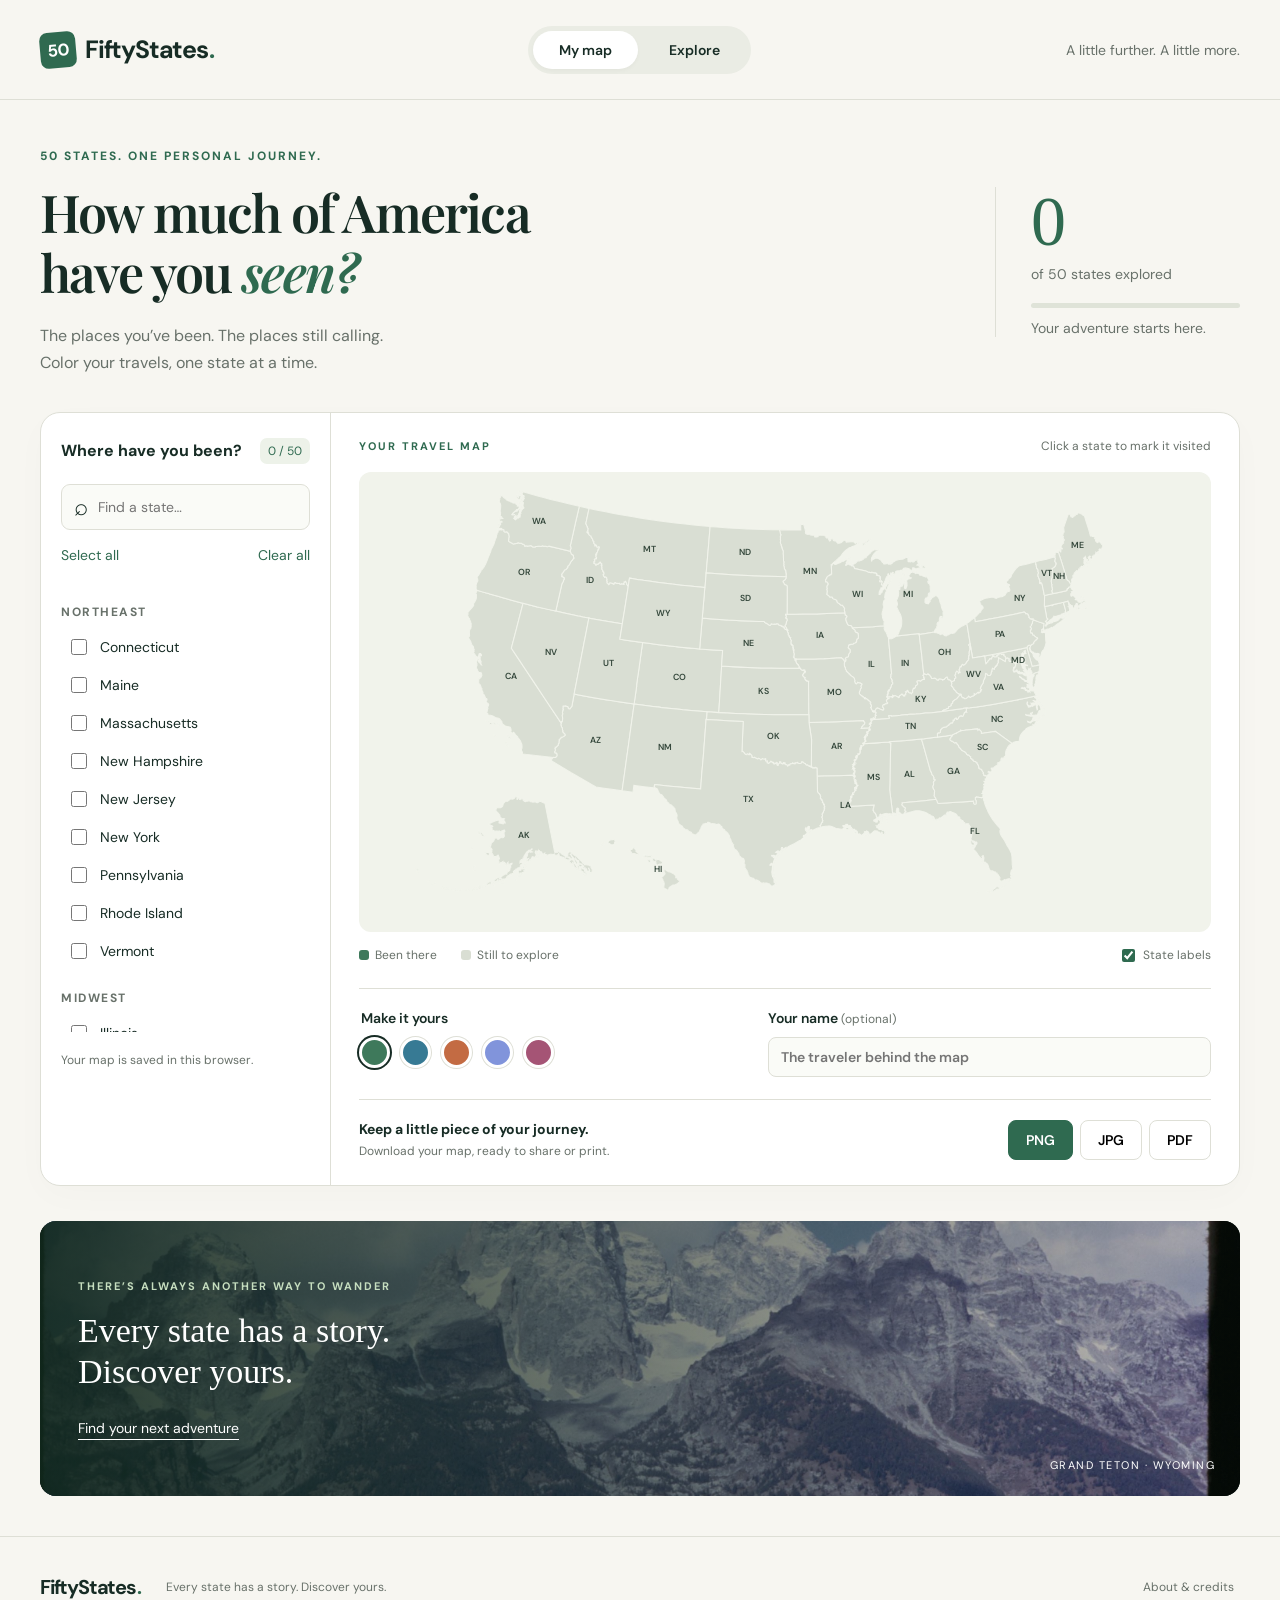
==== index.html @ 6374798e "Build FiftyStates interactive travel map" ====
<!doctype html>
<html lang="en"><head><meta charset="utf-8"><meta name="viewport" content="width=device-width, initial-scale=1"><title>FiftyStates — Your American travel map</title><meta name="description" content="Color the states you’ve visited, make a personal travel map, and find your next American adventure."><link rel="icon" href="favicon.svg" type="image/svg+xml"><link rel="stylesheet" href="styles.css"><script defer src="vendor/d3.min.js"></script><script defer src="vendor/topojson.min.js"></script><script defer src="vendor/jspdf.min.js"></script><script defer src="app.js"></script></head>
<body><a class="skip" href="#main">Skip to content</a><header><a class="brand" href="#map"><span class="brand-icon">50</span>FiftyStates<span class="brand-dot">.</span></a><nav aria-label="Main navigation"><a href="#map" class="active">My map</a><a href="#explore">Explore</a></nav><span class="header-note">A little further. A little more.</span></header>
<main id="main"><section id="map-view"><div class="intro"><div><p class="eyebrow">50 STATES. ONE PERSONAL JOURNEY.</p><h1>How much of America<br>have you <em>seen?</em></h1><p class="lede">The places you’ve been. The places still calling.<br>Color your travels, one state at a time.</p></div><div class="summary"><span id="total">0</span><span>of 50 states explored</span><div class="progress" role="progressbar" aria-label="States visited" aria-valuemin="0" aria-valuemax="50" aria-valuenow="0"><div id="progress-fill"></div></div><span id="percentage">Your adventure starts here.</span></div></div>
<div class="workspace"><aside class="picker"><div class="panel-heading"><h2>Where have you been?</h2><span id="count">0 / 50</span></div><label class="search"><span aria-hidden="true">⌕</span><input id="search" type="search" placeholder="Find a state…" aria-label="Find a state"></label><div class="picker-actions"><button id="select-all">Select all</button><button id="clear">Clear all</button></div><div id="state-list"><p>Loading states…</p></div><p class="local-note">Your map is saved in this browser.</p></aside>
<div class="map-panel"><div class="map-top"><span class="eyebrow">YOUR TRAVEL MAP</span><span id="hover-state">Click a state to mark it visited</span></div><div id="map-wrap"><svg id="map-svg" viewBox="0 0 975 650" role="group" aria-label="Interactive map of the 50 United States"><g id="state-paths"></g><g id="state-labels" aria-hidden="true"></g></svg></div><div class="legend"><span><i class="visited-key"></i>Been there</span><span><i class="unvisited-key"></i>Still to explore</span><label><input id="show-labels" type="checkbox" checked> State labels</label></div><div class="customize"><fieldset><legend>Make it yours</legend><div id="themes" class="themes"></div></fieldset><label class="name-label">Your name <span>(optional)</span><input id="traveler" maxlength="60" placeholder="The traveler behind the map"></label></div><div class="download"><div><h3>Keep a little piece of your journey.</h3><p>Download your map, ready to share or print.</p></div><div class="download-buttons"><button data-format="png" class="primary">PNG</button><button data-format="jpg">JPG</button><button data-format="pdf">PDF</button></div></div></div></div>
<div class="photo-band"><img src="assets/tetons.jpg" alt="Teton mountain peaks and the Snake River in Wyoming"><div><p class="eyebrow">THERE’S ALWAYS ANOTHER WAY TO WANDER</p><h2>Every state has a story.<br>Discover yours.</h2><a href="#explore">Find your next adventure</a></div><span class="photo-location">GRAND TETON · WYOMING</span></div></section>
<section id="explore-view" hidden><p class="eyebrow">TAKE THE ROAD LESS FAMILIAR</p><h1>Your next <em>somewhere.</em></h1><p class="lede">Choose a state and discover its national parks, historic sites, and protected places.</p><div class="explore-layout"><div class="explore-controls"><label for="explore-state">Where do you want to go?</label><select id="explore-state"></select><div id="explore-info"></div></div><div class="explore-feature"><img src="assets/tetons.jpg" alt="Grand Teton National Park, Wyoming"><div><p class="eyebrow">ROOM TO ROAM</p><h2>Start with the parks.<br>See where they take you.</h2><p>Explore official National Park Service guides for places to visit, things to do, and planning details.</p><a id="parks-link" class="primary button-link" target="_blank" rel="noopener">Explore parks in this state</a></div></div></div></section>
</main><footer><a class="brand" href="#map">FiftyStates<span class="brand-dot">.</span></a><p>Every state has a story. Discover yours.</p><button id="about">About & credits</button></footer><div id="status" role="status" aria-live="polite"></div><dialog id="credits"><button id="close-credits" aria-label="Close credits">×</button><h2>A map for your memories.</h2><p>FiftyStates helps you keep track of the states you’ve visited. Your selections, name, and theme stay in this browser; there are no accounts or analytics.</p><p>Inspired by <a href="https://unseenbangladesh.com/" target="_blank" rel="noopener">Unseen Bangladesh</a>. Independently built, with original code and branding.</p><p>Map boundaries: <a href="https://github.com/topojson/us-atlas" target="_blank" rel="noopener">US Atlas</a>, derived from U.S. Census Bureau data. Alaska and Hawaii are shown as insets. Washington, D.C. and territories are outside the 50-state count.</p><p>Photography: National Park Service staff, public domain, via <a href="https://commons.wikimedia.org/wiki/File:Views_at_Grand_Teton_National_Park,_Wyoming_(f07dce63-49b2-4c89-b600-0f9f28b92570).jpg" target="_blank" rel="noopener">Wikimedia Commons</a>.</p><p>Libraries: D3 (ISC), TopoJSON Client (ISC), and jsPDF (MIT). Destination links lead to the National Park Service; FiftyStates is not affiliated with it.</p></dialog></body></html>
---- styles.css ----
@import url('https://fonts.googleapis.com/css2?family=DM+Sans:wght@400;500;600;700&family=Playfair+Display:ital,wght@0,600;0,700;1,600&display=swap');
:root{--paper:#f7f6f1;--ink:#172c25;--green:#2f6a50;--line:#dedfd6;--muted:#68716a;--map-bg:#f1f3eb;--selected:#3e795b;--unvisited:#d9ded3;--label:#35483c;--selected-label:#fff}*{box-sizing:border-box}body{margin:0;background:var(--paper);color:var(--ink);font-family:'DM Sans',sans-serif;font-size:16px}button,input,select{font:inherit}button,a,input,select{touch-action:manipulation}button,a{ -webkit-tap-highlight-color:transparent}a{color:inherit}button{cursor:pointer}button:disabled{cursor:wait;opacity:.6}:focus-visible{outline:3px solid #c4762c;outline-offset:4px}.skip{position:absolute;top:-100px}.skip:focus{top:10px;background:white;padding:12px;z-index:99}header,main,footer{max-width:1360px;margin:auto}header{height:100px;display:flex;align-items:center;justify-content:space-between;padding:0 40px;border-bottom:1px solid var(--line)}.brand{display:flex;gap:9px;align-items:center;text-decoration:none;font-size:25px;font-weight:700;letter-spacing:-1.2px}.brand-icon{display:grid;place-items:center;background:var(--green);color:white;border-radius:8px;width:36px;height:36px;font-size:17px;letter-spacing:-1px;transform:rotate(-5deg)}.brand-dot{color:var(--green);margin-left:-8px}nav{display:flex;padding:5px;background:#eaece4;border-radius:30px;gap:5px}nav a{padding:10px 26px;text-decoration:none;font-size:14px;font-weight:600;border-radius:24px}nav a.active{background:white;box-shadow:0 2px 4px #00000008}.header-note{font-size:14px;color:var(--muted)}main{padding:40px}.intro{display:flex;align-items:center;justify-content:space-between;padding:8px 0 36px}.eyebrow{font-size:12px;letter-spacing:2px;font-weight:700;color:var(--green);margin:0 0 18px}h1{font-family:'Playfair Display',Georgia,serif;font-size:52px;line-height:1.15;letter-spacing:-1.8px;margin:0 0 20px;font-weight:600}h1 em{color:var(--green)}.lede{color:var(--muted);line-height:1.7;margin:0}.summary{width:245px;text-align:left;border-left:1px solid var(--line);padding-left:35px;display:flex;flex-direction:column;gap:8px;font-size:14px;color:var(--muted)}.summary>span:first-child{font-family:Georgia,serif;font-size:70px;line-height:1;color:var(--green)}.progress{height:5px;background:#dfe3d8;margin:12px 0 3px;border-radius:10px;overflow:hidden}.progress>div{height:100%;background:var(--green);transition:width .25s}.workspace{display:grid;grid-template-columns:290px minmax(0,1fr);border:1px solid var(--line);border-radius:20px;overflow:hidden;background:white;box-shadow:0 10px 35px #172c2505}.picker{padding:25px 20px;border-right:1px solid var(--line);display:flex;flex-direction:column}.panel-heading{display:flex;align-items:center;justify-content:space-between;gap:10px}.panel-heading h2{font-size:16px;margin:0}.panel-heading>span{font-size:12px;padding:5px 8px;background:#edf2e9;border-radius:7px;color:var(--green);white-space:nowrap}.search{display:flex;align-items:center;gap:8px;border:1px solid var(--line);padding:10px 12px;border-radius:9px;margin:20px 0 10px;background:#fafbf7}.search>span{font-size:24px;line-height:1}.search input{width:100%;border:0;background:transparent;font-size:14px;outline:0}.picker-actions{display:flex;justify-content:space-between;margin-bottom:14px}.picker-actions button{background:none;border:0;padding:6px 0;font-size:14px;color:var(--green)}#state-list{height:448px;overflow:auto;scrollbar-width:thin;padding-right:5px}.state-group h3{font-size:12px;text-transform:uppercase;letter-spacing:1.5px;color:var(--muted);margin:20px 0 8px}.state-option{display:flex;align-items:center;gap:10px;min-height:38px;font-size:14px;border-radius:6px;padding:4px 6px;cursor:pointer}.state-option:hover{background:#f4f5ee}.state-option input{accent-color:var(--green);width:16px;height:16px}.local-note{font-size:12px;color:var(--muted);margin:20px 0 0}.map-panel{padding:25px 28px}.map-top{display:flex;justify-content:space-between;align-items:center;gap:12px}.map-top .eyebrow{margin:0;font-size:11px}#hover-state{font-size:12px;color:var(--muted)}#map-wrap{background:var(--map-bg);border-radius:12px;margin-top:18px;padding:10px}#map-svg{display:block;width:100%;max-height:440px}.state-path{fill:var(--unvisited);stroke:var(--map-bg);stroke-width:1.5;cursor:pointer;transition:fill .18s}.state-path.visited{fill:var(--selected)}.state-path:hover{stroke:#c68c4f;stroke-width:3;filter:brightness(.94)}.state-path:focus{outline:none;stroke:#c4762c;stroke-width:4}.state-label{fill:var(--label);font-family:'DM Sans',sans-serif;font-size:13px;pointer-events:none;font-weight:600}.state-label.visited{fill:var(--selected-label)}.legend{display:flex;gap:24px;align-items:center;margin:14px 0 23px;font-size:12px;color:var(--muted)}.legend span{display:flex;gap:6px;align-items:center}.legend i{width:10px;height:10px;border-radius:3px}.visited-key{background:var(--selected)}.unvisited-key{background:var(--unvisited)}.legend label{margin-left:auto;display:flex;align-items:center;gap:5px}.legend input{accent-color:var(--green)}.customize{display:flex;gap:30px;border-top:1px solid var(--line);padding-top:20px;align-items:start}fieldset{border:0;padding:0;margin:0;flex:1}legend,.name-label{font-size:14px;font-weight:600;margin-bottom:10px}.themes{display:flex;gap:10px}.theme{width:31px;height:31px;border:3px solid white;border-radius:50%;box-shadow:0 0 0 1px var(--line)}.theme[aria-checked=true]{box-shadow:0 0 0 2px var(--ink)}.name-label{width:52%;display:block}.name-label span{font-weight:400;color:var(--muted);font-size:12px}.name-label input{display:block;width:100%;margin-top:10px;padding:10px 12px;border:1px solid var(--line);border-radius:8px;background:#fafbf7;font-size:14px}.download{display:flex;justify-content:space-between;align-items:center;gap:16px;border-top:1px solid var(--line);padding-top:20px;margin-top:12px}.download h3{font-size:14px;margin:0 0 5px}.download p{font-size:12px;color:var(--muted);margin:0}.download-buttons{display:flex;gap:7px}button[data-format],.button-link{border:1px solid var(--line);background:white;border-radius:8px;padding:10px 17px;font-size:14px;font-weight:600}button.primary,.primary{background:var(--green);color:white;border-color:var(--green)}.photo-band{position:relative;min-height:275px;border-radius:16px;overflow:hidden;margin-top:35px;background:#203c31;color:white;display:flex;align-items:center;padding:38px}.photo-band img{position:absolute;inset:0;width:100%;height:100%;object-fit:cover;object-position:center 40%}.photo-band:after{content:'';position:absolute;inset:0;background:linear-gradient(90deg,#11291de8,#11291d35)}.photo-band>div,.photo-location{position:relative;z-index:1}.photo-band .eyebrow{color:#c6debf;font-size:11px}.photo-band h2{font-family:Georgia,serif;font-size:34px;font-weight:400;line-height:1.2;margin:0 0 24px}.photo-band a{font-size:14px;text-underline-offset:6px}.photo-location{position:absolute;bottom:24px;right:25px;font-size:11px;letter-spacing:1.5px}.explore-layout{display:grid;grid-template-columns:300px 1fr;gap:30px;margin-top:35px}.explore-controls{padding:25px;background:white;border:1px solid var(--line);border-radius:15px}.explore-controls>label{display:block;margin-bottom:12px;font-weight:600}.explore-controls select{width:100%;padding:12px;border:1px solid var(--line);border-radius:8px;background:var(--paper)}#explore-info{padding-top:25px;line-height:1.7;color:var(--muted)}#explore-info h2{color:var(--ink);font-family:Georgia,serif;font-size:32px}#explore-info button{background:none;border:1px solid var(--line);border-radius:8px;padding:10px;color:var(--green)}.explore-feature{background:white;border:1px solid var(--line);border-radius:15px;overflow:hidden}.explore-feature img{width:100%;height:250px;object-fit:cover}.explore-feature>div{padding:28px}.explore-feature h2{font-family:Georgia,serif;font-size:32px;font-weight:400;margin:0 0 15px}.explore-feature p:not(.eyebrow){color:var(--muted);line-height:1.7}.button-link{display:inline-block;text-decoration:none;margin:10px 0}footer{display:flex;align-items:center;gap:25px;padding:30px 40px;border-top:1px solid var(--line)}footer .brand{font-size:20px}footer p{font-size:12px;color:var(--muted)}footer button{margin-left:auto;border:0;background:none;font-size:12px;color:var(--muted)}#status{position:fixed;bottom:24px;left:50%;transform:translateX(-50%);background:var(--ink);color:white;padding:12px 20px;border-radius:10px;font-size:14px;z-index:10;max-width:90%;pointer-events:none}#status:empty{display:none}dialog{max-width:540px;width:90%;border:1px solid var(--line);border-radius:16px;padding:35px;color:var(--ink)}dialog::backdrop{background:#172c2570}dialog p{font-size:14px;line-height:1.7;color:var(--muted)}#close-credits{float:right;border:0;background:none;font-size:25px}
@media(min-width:1400px){main{padding-top:50px}}@media(max-width:1000px){header{padding:0 25px}.header-note{display:none}main{padding:30px 25px}.workspace{grid-template-columns:245px 1fr}.map-panel{padding:22px 18px}.download{flex-wrap:wrap}.summary{width:200px}h1{font-size:44px}.customize{gap:18px}.legend{gap:14px}}@media(max-width:700px){header{height:80px;padding:0 18px}.brand{font-size:22px}nav a{padding:9px 14px}main{padding:28px 16px}h1{font-size:38px}.intro{align-items:start;gap:20px;flex-wrap:wrap;padding-bottom:25px}.intro .eyebrow{font-size:10px}.lede{font-size:14px}.summary{width:100%;padding:0;border:0;display:grid;grid-template-columns:60px 1fr;gap:3px 12px;align-items:center}.summary>span:first-child{font-size:45px;grid-row:1 / 4}.summary .progress{margin:3px 0}.summary #percentage{font-size:12px}.workspace{display:flex;flex-direction:column}.map-panel{order:0;padding:20px 14px}.picker{order:1;border-right:0;border-top:1px solid var(--line);padding:22px 18px}#state-list{height:300px}.map-top .eyebrow{font-size:10px;letter-spacing:1px}#hover-state{font-size:11px}#map-wrap{padding:5px}.legend{gap:12px;font-size:11px}.legend label{gap:3px}.customize{flex-wrap:wrap;gap:20px}.name-label{width:100%;margin:0}.download{gap:18px;margin-top:20px}.download-buttons{width:100%}.download-buttons button{flex:1}.photo-band{padding:26px;min-height:290px}.photo-band h2{font-size:30px}.photo-band .eyebrow{font-size:10px;max-width:230px;line-height:1.6}.photo-location{font-size:9px}.explore-layout{grid-template-columns:1fr}.explore-feature img{height:200px}footer{padding:25px 18px;flex-wrap:wrap;gap:10px}footer p{width:100%;order:3;margin:0}footer button{font-size:12px}}
@media print{header,footer,.picker,.customize,.download,.photo-band,.intro,.map-top,.legend,#status{display:none}main{padding:0}.workspace{display:block;border:0}.map-panel{padding:0}}
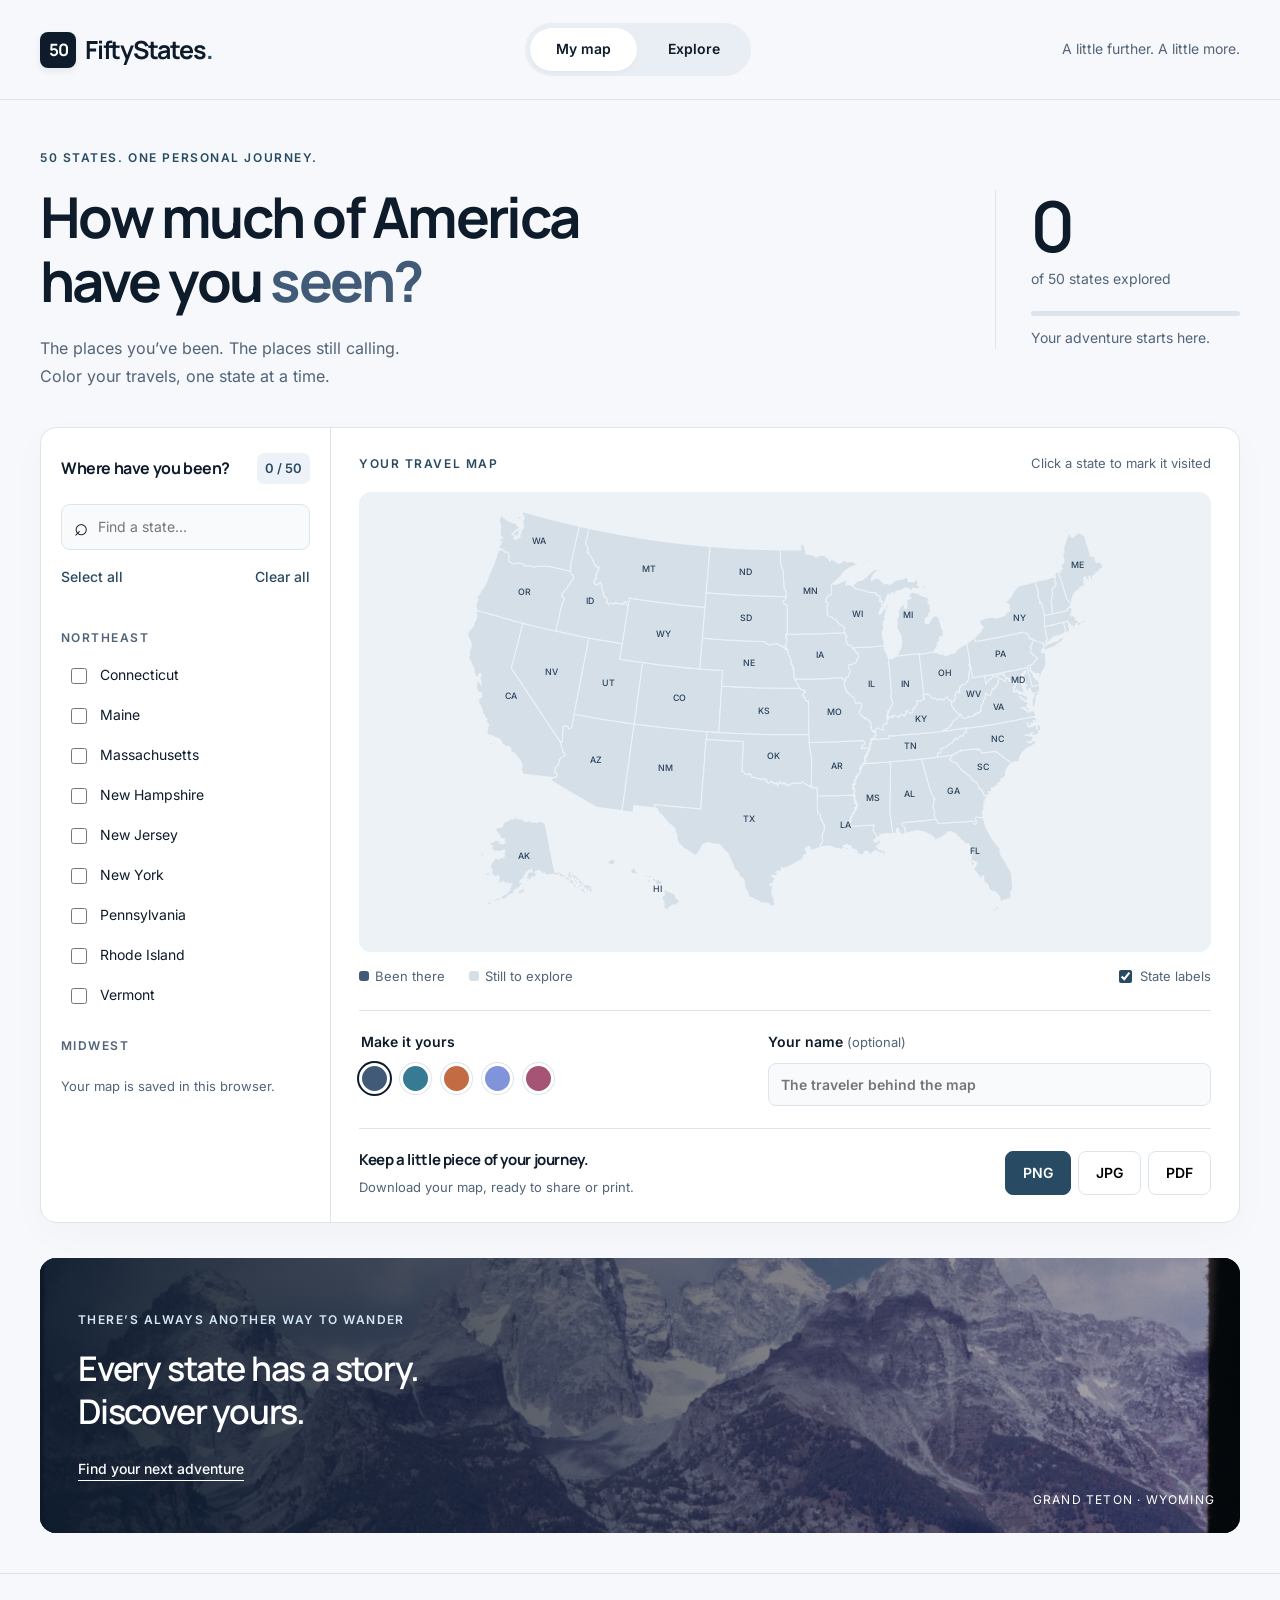
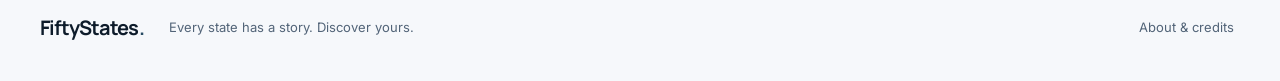
==== commit 9b8b7018: "Refine professional palette and self-host Inter and Manrope typography" ====
--- a/index.html
+++ b/index.html
@@ -6,4 +6,4 @@
 <div class="map-panel"><div class="map-top"><span class="eyebrow">YOUR TRAVEL MAP</span><span id="hover-state">Click a state to mark it visited</span></div><div id="map-wrap"><svg id="map-svg" viewBox="0 0 975 650" role="group" aria-label="Interactive map of the 50 United States"><g id="state-paths"></g><g id="state-labels" aria-hidden="true"></g></svg></div><div class="legend"><span><i class="visited-key"></i>Been there</span><span><i class="unvisited-key"></i>Still to explore</span><label><input id="show-labels" type="checkbox" checked> State labels</label></div><div class="customize"><fieldset><legend>Make it yours</legend><div id="themes" class="themes"></div></fieldset><label class="name-label">Your name <span>(optional)</span><input id="traveler" maxlength="60" placeholder="The traveler behind the map"></label></div><div class="download"><div><h3>Keep a little piece of your journey.</h3><p>Download your map, ready to share or print.</p></div><div class="download-buttons"><button data-format="png" class="primary">PNG</button><button data-format="jpg">JPG</button><button data-format="pdf">PDF</button></div></div></div></div>
 <div class="photo-band"><img src="assets/tetons.jpg" alt="Teton mountain peaks and the Snake River in Wyoming"><div><p class="eyebrow">THERE’S ALWAYS ANOTHER WAY TO WANDER</p><h2>Every state has a story.<br>Discover yours.</h2><a href="#explore">Find your next adventure</a></div><span class="photo-location">GRAND TETON · WYOMING</span></div></section>
 <section id="explore-view" hidden><p class="eyebrow">TAKE THE ROAD LESS FAMILIAR</p><h1>Your next <em>somewhere.</em></h1><p class="lede">Choose a state and discover its national parks, historic sites, and protected places.</p><div class="explore-layout"><div class="explore-controls"><label for="explore-state">Where do you want to go?</label><select id="explore-state"></select><div id="explore-info"></div></div><div class="explore-feature"><img src="assets/tetons.jpg" alt="Grand Teton National Park, Wyoming"><div><p class="eyebrow">ROOM TO ROAM</p><h2>Start with the parks.<br>See where they take you.</h2><p>Explore official National Park Service guides for places to visit, things to do, and planning details.</p><a id="parks-link" class="primary button-link" target="_blank" rel="noopener">Explore parks in this state</a></div></div></div></section>
-</main><footer><a class="brand" href="#map">FiftyStates<span class="brand-dot">.</span></a><p>Every state has a story. Discover yours.</p><button id="about">About & credits</button></footer><div id="status" role="status" aria-live="polite"></div><dialog id="credits"><button id="close-credits" aria-label="Close credits">×</button><h2>A map for your memories.</h2><p>FiftyStates helps you keep track of the states you’ve visited. Your selections, name, and theme stay in this browser; there are no accounts or analytics.</p><p>Inspired by <a href="https://unseenbangladesh.com/" target="_blank" rel="noopener">Unseen Bangladesh</a>. Independently built, with original code and branding.</p><p>Map boundaries: <a href="https://github.com/topojson/us-atlas" target="_blank" rel="noopener">US Atlas</a>, derived from U.S. Census Bureau data. Alaska and Hawaii are shown as insets. Washington, D.C. and territories are outside the 50-state count.</p><p>Photography: National Park Service staff, public domain, via <a href="https://commons.wikimedia.org/wiki/File:Views_at_Grand_Teton_National_Park,_Wyoming_(f07dce63-49b2-4c89-b600-0f9f28b92570).jpg" target="_blank" rel="noopener">Wikimedia Commons</a>.</p><p>Libraries: D3 (ISC), TopoJSON Client (ISC), and jsPDF (MIT). Destination links lead to the National Park Service; FiftyStates is not affiliated with it.</p></dialog></body></html>
+</main><footer><a class="brand" href="#map">FiftyStates<span class="brand-dot">.</span></a><p>Every state has a story. Discover yours.</p><button id="about">About & credits</button></footer><div id="status" role="status" aria-live="polite"></div><dialog id="credits"><button id="close-credits" aria-label="Close credits">×</button><h2>A map for your memories.</h2><p>FiftyStates helps you keep track of the states you’ve visited. Your selections, name, and theme stay in this browser; there are no accounts or analytics.</p><p>Inspired by <a href="https://unseenbangladesh.com/" target="_blank" rel="noopener">Unseen Bangladesh</a>. Independently built, with original code and branding.</p><p>Map boundaries: <a href="https://github.com/topojson/us-atlas" target="_blank" rel="noopener">US Atlas</a>, derived from U.S. Census Bureau data. Alaska and Hawaii are shown as insets. Washington, D.C. and territories are outside the 50-state count.</p><p>Photography: National Park Service staff, public domain, via <a href="https://commons.wikimedia.org/wiki/File:Views_at_Grand_Teton_National_Park,_Wyoming_(f07dce63-49b2-4c89-b600-0f9f28b92570).jpg" target="_blank" rel="noopener">Wikimedia Commons</a>.</p><p>Typography: Inter and Manrope, self-hosted under the SIL Open Font License.</p><p>Libraries: D3 (ISC), TopoJSON Client (ISC), and jsPDF (MIT). Destination links lead to the National Park Service; FiftyStates is not affiliated with it.</p></dialog></body></html>
--- a/styles.css
+++ b/styles.css
@@ -1,4 +1,31 @@
-@import url('https://fonts.googleapis.com/css2?family=DM+Sans:wght@400;500;600;700&family=Playfair+Display:ital,wght@0,600;0,700;1,600&display=swap');
-:root{--paper:#f7f6f1;--ink:#172c25;--green:#2f6a50;--line:#dedfd6;--muted:#68716a;--map-bg:#f1f3eb;--selected:#3e795b;--unvisited:#d9ded3;--label:#35483c;--selected-label:#fff}*{box-sizing:border-box}body{margin:0;background:var(--paper);color:var(--ink);font-family:'DM Sans',sans-serif;font-size:16px}button,input,select{font:inherit}button,a,input,select{touch-action:manipulation}button,a{ -webkit-tap-highlight-color:transparent}a{color:inherit}button{cursor:pointer}button:disabled{cursor:wait;opacity:.6}:focus-visible{outline:3px solid #c4762c;outline-offset:4px}.skip{position:absolute;top:-100px}.skip:focus{top:10px;background:white;padding:12px;z-index:99}header,main,footer{max-width:1360px;margin:auto}header{height:100px;display:flex;align-items:center;justify-content:space-between;padding:0 40px;border-bottom:1px solid var(--line)}.brand{display:flex;gap:9px;align-items:center;text-decoration:none;font-size:25px;font-weight:700;letter-spacing:-1.2px}.brand-icon{display:grid;place-items:center;background:var(--green);color:white;border-radius:8px;width:36px;height:36px;font-size:17px;letter-spacing:-1px;transform:rotate(-5deg)}.brand-dot{color:var(--green);margin-left:-8px}nav{display:flex;padding:5px;background:#eaece4;border-radius:30px;gap:5px}nav a{padding:10px 26px;text-decoration:none;font-size:14px;font-weight:600;border-radius:24px}nav a.active{background:white;box-shadow:0 2px 4px #00000008}.header-note{font-size:14px;color:var(--muted)}main{padding:40px}.intro{display:flex;align-items:center;justify-content:space-between;padding:8px 0 36px}.eyebrow{font-size:12px;letter-spacing:2px;font-weight:700;color:var(--green);margin:0 0 18px}h1{font-family:'Playfair Display',Georgia,serif;font-size:52px;line-height:1.15;letter-spacing:-1.8px;margin:0 0 20px;font-weight:600}h1 em{color:var(--green)}.lede{color:var(--muted);line-height:1.7;margin:0}.summary{width:245px;text-align:left;border-left:1px solid var(--line);padding-left:35px;display:flex;flex-direction:column;gap:8px;font-size:14px;color:var(--muted)}.summary>span:first-child{font-family:Georgia,serif;font-size:70px;line-height:1;color:var(--green)}.progress{height:5px;background:#dfe3d8;margin:12px 0 3px;border-radius:10px;overflow:hidden}.progress>div{height:100%;background:var(--green);transition:width .25s}.workspace{display:grid;grid-template-columns:290px minmax(0,1fr);border:1px solid var(--line);border-radius:20px;overflow:hidden;background:white;box-shadow:0 10px 35px #172c2505}.picker{padding:25px 20px;border-right:1px solid var(--line);display:flex;flex-direction:column}.panel-heading{display:flex;align-items:center;justify-content:space-between;gap:10px}.panel-heading h2{font-size:16px;margin:0}.panel-heading>span{font-size:12px;padding:5px 8px;background:#edf2e9;border-radius:7px;color:var(--green);white-space:nowrap}.search{display:flex;align-items:center;gap:8px;border:1px solid var(--line);padding:10px 12px;border-radius:9px;margin:20px 0 10px;background:#fafbf7}.search>span{font-size:24px;line-height:1}.search input{width:100%;border:0;background:transparent;font-size:14px;outline:0}.picker-actions{display:flex;justify-content:space-between;margin-bottom:14px}.picker-actions button{background:none;border:0;padding:6px 0;font-size:14px;color:var(--green)}#state-list{height:448px;overflow:auto;scrollbar-width:thin;padding-right:5px}.state-group h3{font-size:12px;text-transform:uppercase;letter-spacing:1.5px;color:var(--muted);margin:20px 0 8px}.state-option{display:flex;align-items:center;gap:10px;min-height:38px;font-size:14px;border-radius:6px;padding:4px 6px;cursor:pointer}.state-option:hover{background:#f4f5ee}.state-option input{accent-color:var(--green);width:16px;height:16px}.local-note{font-size:12px;color:var(--muted);margin:20px 0 0}.map-panel{padding:25px 28px}.map-top{display:flex;justify-content:space-between;align-items:center;gap:12px}.map-top .eyebrow{margin:0;font-size:11px}#hover-state{font-size:12px;color:var(--muted)}#map-wrap{background:var(--map-bg);border-radius:12px;margin-top:18px;padding:10px}#map-svg{display:block;width:100%;max-height:440px}.state-path{fill:var(--unvisited);stroke:var(--map-bg);stroke-width:1.5;cursor:pointer;transition:fill .18s}.state-path.visited{fill:var(--selected)}.state-path:hover{stroke:#c68c4f;stroke-width:3;filter:brightness(.94)}.state-path:focus{outline:none;stroke:#c4762c;stroke-width:4}.state-label{fill:var(--label);font-family:'DM Sans',sans-serif;font-size:13px;pointer-events:none;font-weight:600}.state-label.visited{fill:var(--selected-label)}.legend{display:flex;gap:24px;align-items:center;margin:14px 0 23px;font-size:12px;color:var(--muted)}.legend span{display:flex;gap:6px;align-items:center}.legend i{width:10px;height:10px;border-radius:3px}.visited-key{background:var(--selected)}.unvisited-key{background:var(--unvisited)}.legend label{margin-left:auto;display:flex;align-items:center;gap:5px}.legend input{accent-color:var(--green)}.customize{display:flex;gap:30px;border-top:1px solid var(--line);padding-top:20px;align-items:start}fieldset{border:0;padding:0;margin:0;flex:1}legend,.name-label{font-size:14px;font-weight:600;margin-bottom:10px}.themes{display:flex;gap:10px}.theme{width:31px;height:31px;border:3px solid white;border-radius:50%;box-shadow:0 0 0 1px var(--line)}.theme[aria-checked=true]{box-shadow:0 0 0 2px var(--ink)}.name-label{width:52%;display:block}.name-label span{font-weight:400;color:var(--muted);font-size:12px}.name-label input{display:block;width:100%;margin-top:10px;padding:10px 12px;border:1px solid var(--line);border-radius:8px;background:#fafbf7;font-size:14px}.download{display:flex;justify-content:space-between;align-items:center;gap:16px;border-top:1px solid var(--line);padding-top:20px;margin-top:12px}.download h3{font-size:14px;margin:0 0 5px}.download p{font-size:12px;color:var(--muted);margin:0}.download-buttons{display:flex;gap:7px}button[data-format],.button-link{border:1px solid var(--line);background:white;border-radius:8px;padding:10px 17px;font-size:14px;font-weight:600}button.primary,.primary{background:var(--green);color:white;border-color:var(--green)}.photo-band{position:relative;min-height:275px;border-radius:16px;overflow:hidden;margin-top:35px;background:#203c31;color:white;display:flex;align-items:center;padding:38px}.photo-band img{position:absolute;inset:0;width:100%;height:100%;object-fit:cover;object-position:center 40%}.photo-band:after{content:'';position:absolute;inset:0;background:linear-gradient(90deg,#11291de8,#11291d35)}.photo-band>div,.photo-location{position:relative;z-index:1}.photo-band .eyebrow{color:#c6debf;font-size:11px}.photo-band h2{font-family:Georgia,serif;font-size:34px;font-weight:400;line-height:1.2;margin:0 0 24px}.photo-band a{font-size:14px;text-underline-offset:6px}.photo-location{position:absolute;bottom:24px;right:25px;font-size:11px;letter-spacing:1.5px}.explore-layout{display:grid;grid-template-columns:300px 1fr;gap:30px;margin-top:35px}.explore-controls{padding:25px;background:white;border:1px solid var(--line);border-radius:15px}.explore-controls>label{display:block;margin-bottom:12px;font-weight:600}.explore-controls select{width:100%;padding:12px;border:1px solid var(--line);border-radius:8px;background:var(--paper)}#explore-info{padding-top:25px;line-height:1.7;color:var(--muted)}#explore-info h2{color:var(--ink);font-family:Georgia,serif;font-size:32px}#explore-info button{background:none;border:1px solid var(--line);border-radius:8px;padding:10px;color:var(--green)}.explore-feature{background:white;border:1px solid var(--line);border-radius:15px;overflow:hidden}.explore-feature img{width:100%;height:250px;object-fit:cover}.explore-feature>div{padding:28px}.explore-feature h2{font-family:Georgia,serif;font-size:32px;font-weight:400;margin:0 0 15px}.explore-feature p:not(.eyebrow){color:var(--muted);line-height:1.7}.button-link{display:inline-block;text-decoration:none;margin:10px 0}footer{display:flex;align-items:center;gap:25px;padding:30px 40px;border-top:1px solid var(--line)}footer .brand{font-size:20px}footer p{font-size:12px;color:var(--muted)}footer button{margin-left:auto;border:0;background:none;font-size:12px;color:var(--muted)}#status{position:fixed;bottom:24px;left:50%;transform:translateX(-50%);background:var(--ink);color:white;padding:12px 20px;border-radius:10px;font-size:14px;z-index:10;max-width:90%;pointer-events:none}#status:empty{display:none}dialog{max-width:540px;width:90%;border:1px solid var(--line);border-radius:16px;padding:35px;color:var(--ink)}dialog::backdrop{background:#172c2570}dialog p{font-size:14px;line-height:1.7;color:var(--muted)}#close-credits{float:right;border:0;background:none;font-size:25px}
+@import url('assets/fonts/fonts.css');
+:root{--paper:#f6f8fb;--ink:#0d1b2a;--green:#284b63;--line:#dde4ec;--muted:#526478;--map-bg:#edf2f6;--selected:#415a77;--unvisited:#d5dfe8;--label:#29425a;--selected-label:#fff}*{box-sizing:border-box}body{margin:0;background:var(--paper);color:var(--ink);font-family:'Inter',system-ui,-apple-system,sans-serif;font-size:16px}button,input,select{font:inherit}button,a,input,select{touch-action:manipulation}button,a{ -webkit-tap-highlight-color:transparent}a{color:inherit}button{cursor:pointer}button:disabled{cursor:wait;opacity:.6}:focus-visible{outline:3px solid #007ea7;outline-offset:4px}.skip{position:absolute;top:-100px}.skip:focus{top:10px;background:white;padding:12px;z-index:99}header,main,footer{max-width:1360px;margin:auto}header{height:100px;display:flex;align-items:center;justify-content:space-between;padding:0 40px;border-bottom:1px solid var(--line)}.brand{display:flex;gap:9px;align-items:center;text-decoration:none;font-size:25px;font-weight:700;letter-spacing:-1.2px}.brand-icon{display:grid;place-items:center;background:var(--green);color:white;border-radius:8px;width:36px;height:36px;font-size:17px;letter-spacing:-1px;transform:rotate(-5deg)}.brand-dot{color:var(--green);margin-left:-8px}nav{display:flex;padding:5px;background:#e9eef4;border-radius:30px;gap:5px}nav a{padding:10px 26px;text-decoration:none;font-size:14px;font-weight:600;border-radius:24px}nav a.active{background:white;box-shadow:0 2px 4px #00000008}.header-note{font-size:14px;color:var(--muted)}main{padding:40px}.intro{display:flex;align-items:center;justify-content:space-between;padding:8px 0 36px}.eyebrow{font-size:12px;letter-spacing:2px;font-weight:700;color:var(--green);margin:0 0 18px}h1{font-family:'Manrope','Inter',sans-serif;font-size:52px;line-height:1.15;letter-spacing:-1.8px;margin:0 0 20px;font-weight:600}h1 em{color:var(--green)}.lede{color:var(--muted);line-height:1.7;margin:0}.summary{width:245px;text-align:left;border-left:1px solid var(--line);padding-left:35px;display:flex;flex-direction:column;gap:8px;font-size:14px;color:var(--muted)}.summary>span:first-child{font-family:'Manrope','Inter',sans-serif;font-size:70px;line-height:1;color:var(--green)}.progress{height:5px;background:#dce5ee;margin:12px 0 3px;border-radius:10px;overflow:hidden}.progress>div{height:100%;background:var(--green);transition:width .25s}.workspace{display:grid;grid-template-columns:290px minmax(0,1fr);border:1px solid var(--line);border-radius:20px;overflow:hidden;background:white;box-shadow:0 10px 35px #172c2505}.picker{padding:25px 20px;border-right:1px solid var(--line);display:flex;flex-direction:column}.panel-heading{display:flex;align-items:center;justify-content:space-between;gap:10px}.panel-heading h2{font-size:16px;margin:0}.panel-heading>span{font-size:12px;padding:5px 8px;background:#edf2f8;border-radius:7px;color:var(--green);white-space:nowrap}.search{display:flex;align-items:center;gap:8px;border:1px solid var(--line);padding:10px 12px;border-radius:9px;margin:20px 0 10px;background:#f8fafc}.search>span{font-size:24px;line-height:1}.search input{width:100%;border:0;background:transparent;font-size:14px;outline:0}.picker-actions{display:flex;justify-content:space-between;margin-bottom:14px}.picker-actions button{background:none;border:0;padding:6px 0;font-size:14px;color:var(--green)}#state-list{height:448px;overflow:auto;scrollbar-width:thin;padding-right:5px}.state-group h3{font-size:12px;text-transform:uppercase;letter-spacing:1.5px;color:var(--muted);margin:20px 0 8px}.state-option{display:flex;align-items:center;gap:10px;min-height:38px;font-size:14px;border-radius:6px;padding:4px 6px;cursor:pointer}.state-option:hover{background:#eef3f8}.state-option input{accent-color:var(--green);width:16px;height:16px}.local-note{font-size:12px;color:var(--muted);margin:20px 0 0}.map-panel{padding:25px 28px}.map-top{display:flex;justify-content:space-between;align-items:center;gap:12px}.map-top .eyebrow{margin:0;font-size:11px}#hover-state{font-size:12px;color:var(--muted)}#map-wrap{background:var(--map-bg);border-radius:12px;margin-top:18px;padding:10px}#map-svg{display:block;width:100%;max-height:440px}.state-path{fill:var(--unvisited);stroke:var(--map-bg);stroke-width:1.5;cursor:pointer;transition:fill .18s}.state-path.visited{fill:var(--selected)}.state-path:hover{stroke:#c68c4f;stroke-width:3;filter:brightness(.94)}.state-path:focus{outline:none;stroke:#007ea7;stroke-width:4}.state-label{fill:var(--label);font-family:'Inter',system-ui,-apple-system,sans-serif;font-size:13px;pointer-events:none;font-weight:600}.state-label.visited{fill:var(--selected-label)}.legend{display:flex;gap:24px;align-items:center;margin:14px 0 23px;font-size:12px;color:var(--muted)}.legend span{display:flex;gap:6px;align-items:center}.legend i{width:10px;height:10px;border-radius:3px}.visited-key{background:var(--selected)}.unvisited-key{background:var(--unvisited)}.legend label{margin-left:auto;display:flex;align-items:center;gap:5px}.legend input{accent-color:var(--green)}.customize{display:flex;gap:30px;border-top:1px solid var(--line);padding-top:20px;align-items:start}fieldset{border:0;padding:0;margin:0;flex:1}legend,.name-label{font-size:14px;font-weight:600;margin-bottom:10px}.themes{display:flex;gap:10px}.theme{width:31px;height:31px;border:3px solid white;border-radius:50%;box-shadow:0 0 0 1px var(--line)}.theme[aria-checked=true]{box-shadow:0 0 0 2px var(--ink)}.name-label{width:52%;display:block}.name-label span{font-weight:400;color:var(--muted);font-size:12px}.name-label input{display:block;width:100%;margin-top:10px;padding:10px 12px;border:1px solid var(--line);border-radius:8px;background:#f8fafc;font-size:14px}.download{display:flex;justify-content:space-between;align-items:center;gap:16px;border-top:1px solid var(--line);padding-top:20px;margin-top:12px}.download h3{font-size:14px;margin:0 0 5px}.download p{font-size:12px;color:var(--muted);margin:0}.download-buttons{display:flex;gap:7px}button[data-format],.button-link{border:1px solid var(--line);background:white;border-radius:8px;padding:10px 17px;font-size:14px;font-weight:600}button.primary,.primary{background:var(--green);color:white;border-color:var(--green)}.photo-band{position:relative;min-height:275px;border-radius:16px;overflow:hidden;margin-top:35px;background:#0d1b2a;color:white;display:flex;align-items:center;padding:38px}.photo-band img{position:absolute;inset:0;width:100%;height:100%;object-fit:cover;object-position:center 40%}.photo-band:after{content:'';position:absolute;inset:0;background:linear-gradient(90deg,#0d1b2aeb,#0d1b2a40)}.photo-band>div,.photo-location{position:relative;z-index:1}.photo-band .eyebrow{color:#d4e7f4;font-size:11px}.photo-band h2{font-family:'Manrope','Inter',sans-serif;font-size:34px;font-weight:400;line-height:1.2;margin:0 0 24px}.photo-band a{font-size:14px;text-underline-offset:6px}.photo-location{position:absolute;bottom:24px;right:25px;font-size:11px;letter-spacing:1.5px}.explore-layout{display:grid;grid-template-columns:300px 1fr;gap:30px;margin-top:35px}.explore-controls{padding:25px;background:white;border:1px solid var(--line);border-radius:15px}.explore-controls>label{display:block;margin-bottom:12px;font-weight:600}.explore-controls select{width:100%;padding:12px;border:1px solid var(--line);border-radius:8px;background:var(--paper)}#explore-info{padding-top:25px;line-height:1.7;color:var(--muted)}#explore-info h2{color:var(--ink);font-family:'Manrope','Inter',sans-serif;font-size:32px}#explore-info button{background:none;border:1px solid var(--line);border-radius:8px;padding:10px;color:var(--green)}.explore-feature{background:white;border:1px solid var(--line);border-radius:15px;overflow:hidden}.explore-feature img{width:100%;height:250px;object-fit:cover}.explore-feature>div{padding:28px}.explore-feature h2{font-family:'Manrope','Inter',sans-serif;font-size:32px;font-weight:400;margin:0 0 15px}.explore-feature p:not(.eyebrow){color:var(--muted);line-height:1.7}.button-link{display:inline-block;text-decoration:none;margin:10px 0}footer{display:flex;align-items:center;gap:25px;padding:30px 40px;border-top:1px solid var(--line)}footer .brand{font-size:20px}footer p{font-size:12px;color:var(--muted)}footer button{margin-left:auto;border:0;background:none;font-size:12px;color:var(--muted)}#status{position:fixed;bottom:24px;left:50%;transform:translateX(-50%);background:var(--ink);color:white;padding:12px 20px;border-radius:10px;font-size:14px;z-index:10;max-width:90%;pointer-events:none}#status:empty{display:none}dialog{max-width:540px;width:90%;border:1px solid var(--line);border-radius:16px;padding:35px;color:var(--ink)}dialog::backdrop{background:#0d1b2a70}dialog p{font-size:14px;line-height:1.7;color:var(--muted)}#close-credits{float:right;border:0;background:none;font-size:25px}
 @media(min-width:1400px){main{padding-top:50px}}@media(max-width:1000px){header{padding:0 25px}.header-note{display:none}main{padding:30px 25px}.workspace{grid-template-columns:245px 1fr}.map-panel{padding:22px 18px}.download{flex-wrap:wrap}.summary{width:200px}h1{font-size:44px}.customize{gap:18px}.legend{gap:14px}}@media(max-width:700px){header{height:80px;padding:0 18px}.brand{font-size:22px}nav a{padding:9px 14px}main{padding:28px 16px}h1{font-size:38px}.intro{align-items:start;gap:20px;flex-wrap:wrap;padding-bottom:25px}.intro .eyebrow{font-size:10px}.lede{font-size:14px}.summary{width:100%;padding:0;border:0;display:grid;grid-template-columns:60px 1fr;gap:3px 12px;align-items:center}.summary>span:first-child{font-size:45px;grid-row:1 / 4}.summary .progress{margin:3px 0}.summary #percentage{font-size:12px}.workspace{display:flex;flex-direction:column}.map-panel{order:0;padding:20px 14px}.picker{order:1;border-right:0;border-top:1px solid var(--line);padding:22px 18px}#state-list{height:300px}.map-top .eyebrow{font-size:10px;letter-spacing:1px}#hover-state{font-size:11px}#map-wrap{padding:5px}.legend{gap:12px;font-size:11px}.legend label{gap:3px}.customize{flex-wrap:wrap;gap:20px}.name-label{width:100%;margin:0}.download{gap:18px;margin-top:20px}.download-buttons{width:100%}.download-buttons button{flex:1}.photo-band{padding:26px;min-height:290px}.photo-band h2{font-size:30px}.photo-band .eyebrow{font-size:10px;max-width:230px;line-height:1.6}.photo-location{font-size:9px}.explore-layout{grid-template-columns:1fr}.explore-feature img{height:200px}footer{padding:25px 18px;flex-wrap:wrap;gap:10px}footer p{width:100%;order:3;margin:0}footer button{font-size:12px}}
 @media print{header,footer,.picker,.customize,.download,.photo-band,.intro,.map-top,.legend,#status{display:none}main{padding:0}.workspace{display:block;border:0}.map-panel{padding:0}}
+
+/* Professional palette and typography */
+body{line-height:1.6;font-optical-sizing:auto;-webkit-font-smoothing:antialiased}
+h1{font-weight:700;line-height:1.14;letter-spacing:-.045em;font-size:clamp(2.5rem,4.4vw,3.65rem);max-width:760px}
+h1 em{font-style:normal;color:#415a77}
+h2,h3{font-family:'Manrope','Inter',sans-serif;letter-spacing:-.025em}
+.brand{font-family:'Manrope','Inter',sans-serif;font-weight:700;letter-spacing:-.05em}
+.brand-icon{transform:none;background:#0d1b2a;box-shadow:0 3px 8px #0d1b2a12}
+nav a{font-weight:600}nav a.active{color:#0d1b2a}
+.lede{font-size:1rem;line-height:1.8;color:var(--muted)}
+.eyebrow{font-size:.75rem;letter-spacing:.13em;font-weight:600}
+.summary>span:first-child{font-weight:600;letter-spacing:-.06em;font-variant-numeric:tabular-nums;color:#0d1b2a}
+.panel-heading h2{font-size:1rem;font-weight:700}.panel-heading>span{font-size:.8125rem;font-weight:600}
+.state-group h3{font-family:'Inter',sans-serif;font-size:.75rem;font-weight:600;letter-spacing:.12em}
+.state-option{font-size:.875rem;min-height:40px}.picker-actions button{font-weight:500}
+.map-top .eyebrow{font-size:.75rem}.map-top #hover-state{font-size:.8125rem}
+.legend,.local-note,.download p,footer p,footer button,.name-label span{font-size:.8125rem;line-height:1.6}
+.download h3{font-size:.9375rem;line-height:1.5;font-weight:700}
+.search input,.name-label input{font-size:.875rem;line-height:1.5}.search:focus-within{border-color:#415a77;box-shadow:0 0 0 3px #415a7714}
+.workspace{box-shadow:0 12px 40px #0d1b2a06;border-radius:16px}
+.photo-band h2,.explore-feature h2{font-weight:600;letter-spacing:-.035em;line-height:1.25}
+.photo-band .eyebrow{font-size:.75rem;letter-spacing:.12em;line-height:1.6}
+.photo-band a{font-weight:500}.photo-location{font-size:.75rem;letter-spacing:.1em}
+.state-label{font-family:'Inter',sans-serif;font-weight:500}
+button[data-format],.button-link{transition:background .15s,box-shadow .15s;font-weight:600}
+button[data-format]:hover{background:#eef3f8}button.primary:hover,.button-link:hover{background:#1b364b;box-shadow:0 4px 12px #284b6320}
+@media(max-width:700px){h1{font-size:2.45rem;letter-spacing:-.045em;line-height:1.17}.intro .eyebrow{font-size:.6875rem;line-height:1.7}.lede{font-size:.9375rem}.map-top{align-items:flex-start;flex-direction:column;gap:5px}.map-top .eyebrow{font-size:.6875rem}.map-top #hover-state{font-size:.8125rem}.legend{flex-wrap:wrap;font-size:.8125rem;gap:10px 16px}.legend label{margin-left:0}.photo-band .eyebrow{font-size:.6875rem}.photo-location{font-size:.6875rem}.photo-band h2{font-size:1.85rem}.summary #percentage{font-size:.8125rem}footer button{font-size:.8125rem}}
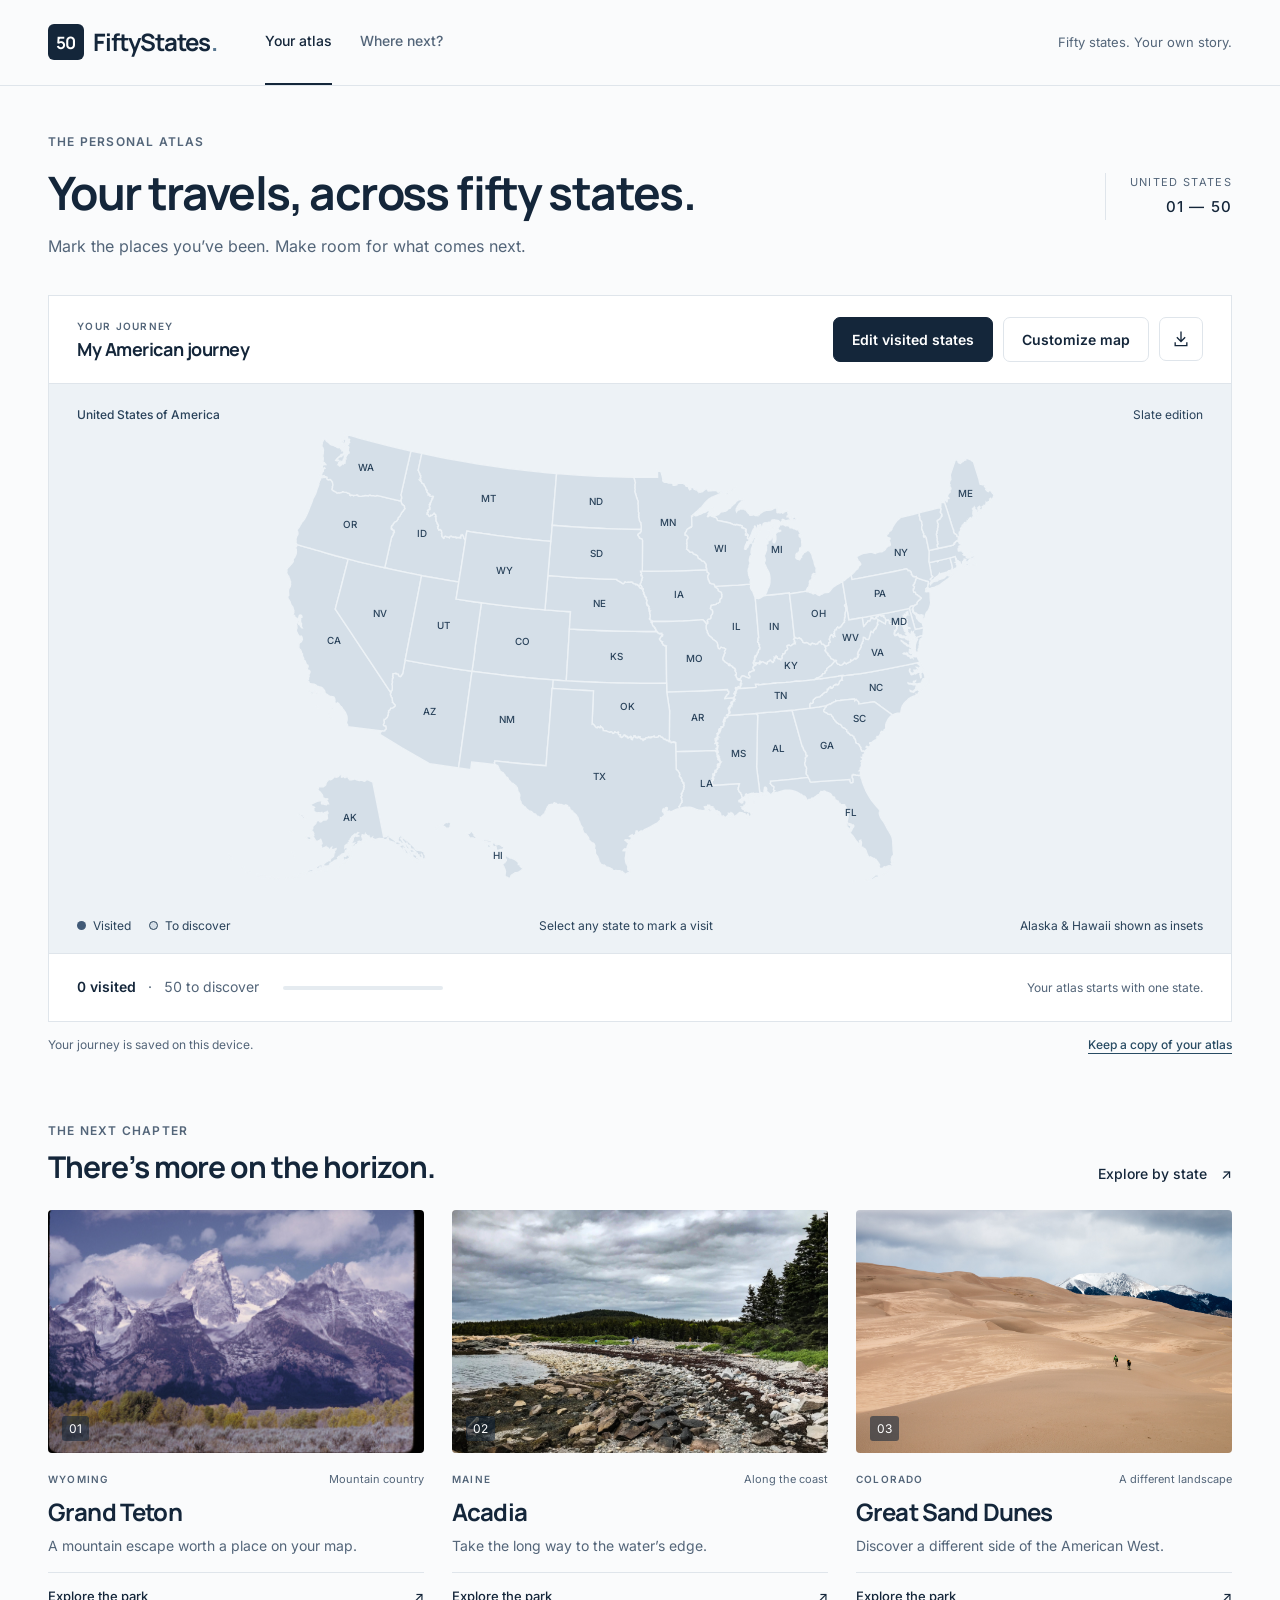
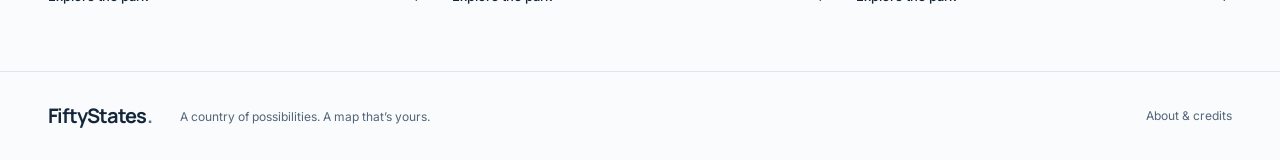
==== commit 125b6bb8: "Redesign FiftyStates as an original personal atlas" ====
--- a/index.html
+++ b/index.html
@@ -1,9 +1,20 @@
 <!doctype html>
-<html lang="en"><head><meta charset="utf-8"><meta name="viewport" content="width=device-width, initial-scale=1"><title>FiftyStates — Your American travel map</title><meta name="description" content="Color the states you’ve visited, make a personal travel map, and find your next American adventure."><link rel="icon" href="favicon.svg" type="image/svg+xml"><link rel="stylesheet" href="styles.css"><script defer src="vendor/d3.min.js"></script><script defer src="vendor/topojson.min.js"></script><script defer src="vendor/jspdf.min.js"></script><script defer src="app.js"></script></head>
-<body><a class="skip" href="#main">Skip to content</a><header><a class="brand" href="#map"><span class="brand-icon">50</span>FiftyStates<span class="brand-dot">.</span></a><nav aria-label="Main navigation"><a href="#map" class="active">My map</a><a href="#explore">Explore</a></nav><span class="header-note">A little further. A little more.</span></header>
-<main id="main"><section id="map-view"><div class="intro"><div><p class="eyebrow">50 STATES. ONE PERSONAL JOURNEY.</p><h1>How much of America<br>have you <em>seen?</em></h1><p class="lede">The places you’ve been. The places still calling.<br>Color your travels, one state at a time.</p></div><div class="summary"><span id="total">0</span><span>of 50 states explored</span><div class="progress" role="progressbar" aria-label="States visited" aria-valuemin="0" aria-valuemax="50" aria-valuenow="0"><div id="progress-fill"></div></div><span id="percentage">Your adventure starts here.</span></div></div>
-<div class="workspace"><aside class="picker"><div class="panel-heading"><h2>Where have you been?</h2><span id="count">0 / 50</span></div><label class="search"><span aria-hidden="true">⌕</span><input id="search" type="search" placeholder="Find a state…" aria-label="Find a state"></label><div class="picker-actions"><button id="select-all">Select all</button><button id="clear">Clear all</button></div><div id="state-list"><p>Loading states…</p></div><p class="local-note">Your map is saved in this browser.</p></aside>
-<div class="map-panel"><div class="map-top"><span class="eyebrow">YOUR TRAVEL MAP</span><span id="hover-state">Click a state to mark it visited</span></div><div id="map-wrap"><svg id="map-svg" viewBox="0 0 975 650" role="group" aria-label="Interactive map of the 50 United States"><g id="state-paths"></g><g id="state-labels" aria-hidden="true"></g></svg></div><div class="legend"><span><i class="visited-key"></i>Been there</span><span><i class="unvisited-key"></i>Still to explore</span><label><input id="show-labels" type="checkbox" checked> State labels</label></div><div class="customize"><fieldset><legend>Make it yours</legend><div id="themes" class="themes"></div></fieldset><label class="name-label">Your name <span>(optional)</span><input id="traveler" maxlength="60" placeholder="The traveler behind the map"></label></div><div class="download"><div><h3>Keep a little piece of your journey.</h3><p>Download your map, ready to share or print.</p></div><div class="download-buttons"><button data-format="png" class="primary">PNG</button><button data-format="jpg">JPG</button><button data-format="pdf">PDF</button></div></div></div></div>
-<div class="photo-band"><img src="assets/tetons.jpg" alt="Teton mountain peaks and the Snake River in Wyoming"><div><p class="eyebrow">THERE’S ALWAYS ANOTHER WAY TO WANDER</p><h2>Every state has a story.<br>Discover yours.</h2><a href="#explore">Find your next adventure</a></div><span class="photo-location">GRAND TETON · WYOMING</span></div></section>
-<section id="explore-view" hidden><p class="eyebrow">TAKE THE ROAD LESS FAMILIAR</p><h1>Your next <em>somewhere.</em></h1><p class="lede">Choose a state and discover its national parks, historic sites, and protected places.</p><div class="explore-layout"><div class="explore-controls"><label for="explore-state">Where do you want to go?</label><select id="explore-state"></select><div id="explore-info"></div></div><div class="explore-feature"><img src="assets/tetons.jpg" alt="Grand Teton National Park, Wyoming"><div><p class="eyebrow">ROOM TO ROAM</p><h2>Start with the parks.<br>See where they take you.</h2><p>Explore official National Park Service guides for places to visit, things to do, and planning details.</p><a id="parks-link" class="primary button-link" target="_blank" rel="noopener">Explore parks in this state</a></div></div></div></section>
-</main><footer><a class="brand" href="#map">FiftyStates<span class="brand-dot">.</span></a><p>Every state has a story. Discover yours.</p><button id="about">About & credits</button></footer><div id="status" role="status" aria-live="polite"></div><dialog id="credits"><button id="close-credits" aria-label="Close credits">×</button><h2>A map for your memories.</h2><p>FiftyStates helps you keep track of the states you’ve visited. Your selections, name, and theme stay in this browser; there are no accounts or analytics.</p><p>Inspired by <a href="https://unseenbangladesh.com/" target="_blank" rel="noopener">Unseen Bangladesh</a>. Independently built, with original code and branding.</p><p>Map boundaries: <a href="https://github.com/topojson/us-atlas" target="_blank" rel="noopener">US Atlas</a>, derived from U.S. Census Bureau data. Alaska and Hawaii are shown as insets. Washington, D.C. and territories are outside the 50-state count.</p><p>Photography: National Park Service staff, public domain, via <a href="https://commons.wikimedia.org/wiki/File:Views_at_Grand_Teton_National_Park,_Wyoming_(f07dce63-49b2-4c89-b600-0f9f28b92570).jpg" target="_blank" rel="noopener">Wikimedia Commons</a>.</p><p>Typography: Inter and Manrope, self-hosted under the SIL Open Font License.</p><p>Libraries: D3 (ISC), TopoJSON Client (ISC), and jsPDF (MIT). Destination links lead to the National Park Service; FiftyStates is not affiliated with it.</p></dialog></body></html>
+<html lang="en"><head><meta charset="utf-8"><meta name="viewport" content="width=device-width, initial-scale=1"><title>FiftyStates — Your personal atlas</title><meta name="description" content="Your travels, across fifty states. Create a personal atlas, keep track of your visits, and discover where to go next."><link rel="icon" href="favicon.svg?v=3"><link rel="stylesheet" href="styles.css?v=3"><script defer src="vendor/d3.min.js"></script><script defer src="vendor/topojson.min.js"></script><script defer src="vendor/jspdf.min.js"></script><script defer src="app.js?v=3"></script></head>
+<body><a class="skip" href="#main">Skip to content</a>
+<header><a class="brand" href="#map" aria-label="FiftyStates home"><span class="brand-icon">50</span>FiftyStates<span class="brand-dot">.</span></a><nav aria-label="Main navigation"><a href="#map" class="active">Your atlas</a><a href="#explore">Where next?</a></nav><span class="header-note">Fifty states. Your own story.</span></header>
+<main id="main"><section id="map-view" aria-labelledby="atlas-heading">
+<div class="intro"><div><p class="eyebrow">THE PERSONAL ATLAS</p><h1 id="atlas-heading">Your travels, across fifty states.</h1><p class="lede">Mark the places you’ve been. Make room for what comes next.</p></div><span class="edition" aria-hidden="true">UNITED STATES<br><b>01 — 50</b></span></div>
+<section class="atlas" aria-label="Your travel atlas"><div class="atlas-toolbar"><div class="atlas-title"><span class="small-label">YOUR JOURNEY</span><h2 id="map-owner">My American journey</h2></div><div class="atlas-actions"><button id="edit-states" class="primary" aria-haspopup="dialog">Edit visited states</button><button id="customize-map" aria-haspopup="dialog">Customize map</button><button id="open-download" class="icon-button" aria-label="Download map" aria-haspopup="dialog"><svg viewBox="0 0 24 24" aria-hidden="true"><path d="M12 3v12m-5-5 5 5 5-5M5 16v4h14v-4"/></svg></button></div></div>
+<div class="atlas-canvas"><div class="canvas-caption"><span>United States of America</span><span id="theme-name">Slate edition</span></div><div id="map-wrap"><svg id="map-svg" viewBox="0 0 975 650" role="group" aria-label="Interactive map of the 50 United States"><g id="state-paths"></g><g id="state-labels" aria-hidden="true"></g></svg></div><div class="canvas-bottom"><div class="legend"><span><i class="visited-key"></i>Visited</span><span><i class="unvisited-key"></i>To discover</span></div><span id="hover-state">Select any state to mark a visit</span><span class="inset-note">Alaska & Hawaii shown as insets</span></div></div>
+<div class="journey-strip"><div class="journey-count"><strong><span id="total">0</span> visited</strong><span class="strip-dot">·</span><span><b id="remaining">50</b> to discover</span></div><div class="progress" role="progressbar" aria-label="States visited" aria-valuemin="0" aria-valuemax="50" aria-valuenow="0"><div id="progress-fill"></div></div><span id="percentage">Your atlas starts with one state.</span></div></section>
+<div class="atlas-footnote"><span>Your journey is saved on this device.</span><button id="open-download-secondary">Keep a copy of your atlas</button></div>
+<section class="destinations" aria-labelledby="destinations-heading"><div class="section-heading"><div><p class="eyebrow">THE NEXT CHAPTER</p><h2 id="destinations-heading">There’s more on the horizon.</h2></div><a href="#explore">Explore by state <span aria-hidden="true">↗</span></a></div><div class="destination-grid">
+<a class="destination-card" href="https://www.nps.gov/grte/" target="_blank" rel="noopener"><div class="destination-photo"><img src="assets/tetons.jpg" alt="Grand Teton mountain peaks above the Snake River" loading="lazy"><span>01</span></div><div class="destination-meta"><span>WYOMING</span><span>Mountain country</span></div><h3>Grand Teton</h3><p>A mountain escape worth a place on your map.</p><span class="guide-link">Explore the park <span aria-hidden="true">↗</span></span></a>
+<a class="destination-card" href="https://www.nps.gov/acad/" target="_blank" rel="noopener"><div class="destination-photo"><img src="assets/acadia.jpg" alt="Rocky shoreline at Acadia National Park" loading="lazy"><span>02</span></div><div class="destination-meta"><span>MAINE</span><span>Along the coast</span></div><h3>Acadia</h3><p>Take the long way to the water’s edge.</p><span class="guide-link">Explore the park <span aria-hidden="true">↗</span></span></a>
+<a class="destination-card" href="https://www.nps.gov/grsa/" target="_blank" rel="noopener"><div class="destination-photo"><img src="assets/dunes.jpg" alt="Great Sand Dunes with snowcapped mountains beyond" loading="lazy"><span>03</span></div><div class="destination-meta"><span>COLORADO</span><span>A different landscape</span></div><h3>Great Sand Dunes</h3><p>Discover a different side of the American West.</p><span class="guide-link">Explore the park <span aria-hidden="true">↗</span></span></a>
+</div></section></section>
+<section id="explore-view" hidden aria-labelledby="explore-heading"><div class="intro"><div><p class="eyebrow">WHERE NEXT?</p><h1 id="explore-heading">Find your next chapter.</h1><p class="lede">Pick a state. Discover its national parks and protected places.</p></div></div><div class="explore-layout"><div class="explore-controls"><label for="explore-state">Choose a state</label><select id="explore-state"></select><div id="explore-info"></div></div><div class="explore-feature"><figure><img src="assets/tetons.jpg" alt="Grand Teton National Park in Wyoming"><figcaption>Grand Teton National Park · Wyoming</figcaption></figure><div><p class="eyebrow">AN OPEN INVITATION</p><h2>Start with the parks.<br>See where they take you.</h2><p>Find places to visit, things to do, and planning details in official National Park Service guides.</p><a id="parks-link" class="primary button-link" target="_blank" rel="noopener">Explore parks in this state</a></div></div></div></section></main>
+<footer><a class="brand" href="#map">FiftyStates<span class="brand-dot">.</span></a><p>A country of possibilities. A map that’s yours.</p><button id="about">About & credits</button></footer>
+<dialog id="state-editor" class="drawer" aria-labelledby="state-editor-heading"><div class="dialog-header"><div><p class="eyebrow">YOUR TRAVELS</p><h2 id="state-editor-heading">Where have you been?</h2></div><button class="close-dialog" data-close="state-editor" aria-label="Close state editor">×</button></div><p class="dialog-description">Choose your visited states. Your atlas updates as you go.</p><div class="picker-count"><span>States visited</span><strong id="count">0 / 50</strong></div><label class="search"><svg viewBox="0 0 24 24" aria-hidden="true"><circle cx="10.5" cy="10.5" r="6.5"/><path d="m16 16 5 5"/></svg><input id="search" type="search" placeholder="Search states or abbreviations" aria-label="Find a state"></label><div class="picker-actions"><button id="select-all">Select all</button><button id="clear">Clear all</button></div><div id="state-list"><p>Loading states…</p></div><div class="drawer-bottom"><p class="local-note">Saved on this device. No account needed.</p><button class="primary" data-close="state-editor">Done editing</button></div></dialog>
+<dialog id="map-customizer" aria-labelledby="customizer-heading"><div class="dialog-header"><div><p class="eyebrow">MAKE IT PERSONAL</p><h2 id="customizer-heading">Customize your atlas</h2></div><button class="close-dialog" data-close="map-customizer" aria-label="Close customization">×</button></div><fieldset><legend>Map colors</legend><div id="themes" class="themes"></div></fieldset><label class="name-label" for="traveler">Your name <span>(optional)</span></label><input id="traveler" maxlength="60" placeholder="The name on your atlas"><label class="labels-control"><input id="show-labels" type="checkbox" checked> Show state abbreviations</label><div class="download"><h3>Download your atlas</h3><p>A high-resolution copy, ready to keep or share.</p><div class="download-buttons"><button data-format="png" class="primary" disabled>PNG</button><button data-format="jpg" disabled>JPG</button><button data-format="pdf" disabled>PDF</button></div><p id="export-status" role="status" aria-live="polite"></p></div></dialog>
+<div id="status" role="status" aria-live="polite"></div><dialog id="credits" aria-labelledby="credits-title"><button id="close-credits" aria-label="Close credits">×</button><h2 id="credits-title">A map for your memories.</h2><p>FiftyStates helps you keep track of the states you’ve visited. Your selections, name, and theme stay in this browser; there are no accounts or analytics.</p><p>Inspired by <a href="https://unseenbangladesh.com/" target="_blank" rel="noopener">Unseen Bangladesh</a>. Independently built, with original code and branding.</p><p>Map boundaries: <a href="https://github.com/topojson/us-atlas" target="_blank" rel="noopener">US Atlas</a>, derived from U.S. Census Bureau data. Alaska and Hawaii are shown as insets. Washington, D.C. and territories are outside the 50-state count.</p><p>Photography: National Park Service staff, public domain, via <a href="https://commons.wikimedia.org/wiki/File:Views_at_Grand_Teton_National_Park,_Wyoming_(f07dce63-49b2-4c89-b600-0f9f28b92570).jpg" target="_blank" rel="noopener">Wikimedia Commons</a>.</p><p>Additional photography: <a href="https://npgallery.nps.gov/AssetDetail/1cde9bcf-cc98-4513-8e06-fcf608af25ab" target="_blank" rel="noopener">Acadia: NPS/Victoria Stauffenberg</a>; <a href="https://npgallery.nps.gov/AssetDetail/bfad0ff7-10ce-458a-b02d-56b8cfee10a8" target="_blank" rel="noopener">Great Sand Dunes: NPS/Mackenzie Reed</a>. Both public domain.</p><p>Typography: Inter and Manrope, self-hosted under the SIL Open Font License.</p><p>Libraries: D3 (ISC), TopoJSON Client (ISC), and jsPDF (MIT). Destination links lead to the National Park Service; FiftyStates is not affiliated with it.</p></dialog></body></html>
--- a/styles.css
+++ b/styles.css
@@ -1,31 +1,17 @@
 @import url('assets/fonts/fonts.css');
-:root{--paper:#f6f8fb;--ink:#0d1b2a;--green:#284b63;--line:#dde4ec;--muted:#526478;--map-bg:#edf2f6;--selected:#415a77;--unvisited:#d5dfe8;--label:#29425a;--selected-label:#fff}*{box-sizing:border-box}body{margin:0;background:var(--paper);color:var(--ink);font-family:'Inter',system-ui,-apple-system,sans-serif;font-size:16px}button,input,select{font:inherit}button,a,input,select{touch-action:manipulation}button,a{ -webkit-tap-highlight-color:transparent}a{color:inherit}button{cursor:pointer}button:disabled{cursor:wait;opacity:.6}:focus-visible{outline:3px solid #007ea7;outline-offset:4px}.skip{position:absolute;top:-100px}.skip:focus{top:10px;background:white;padding:12px;z-index:99}header,main,footer{max-width:1360px;margin:auto}header{height:100px;display:flex;align-items:center;justify-content:space-between;padding:0 40px;border-bottom:1px solid var(--line)}.brand{display:flex;gap:9px;align-items:center;text-decoration:none;font-size:25px;font-weight:700;letter-spacing:-1.2px}.brand-icon{display:grid;place-items:center;background:var(--green);color:white;border-radius:8px;width:36px;height:36px;font-size:17px;letter-spacing:-1px;transform:rotate(-5deg)}.brand-dot{color:var(--green);margin-left:-8px}nav{display:flex;padding:5px;background:#e9eef4;border-radius:30px;gap:5px}nav a{padding:10px 26px;text-decoration:none;font-size:14px;font-weight:600;border-radius:24px}nav a.active{background:white;box-shadow:0 2px 4px #00000008}.header-note{font-size:14px;color:var(--muted)}main{padding:40px}.intro{display:flex;align-items:center;justify-content:space-between;padding:8px 0 36px}.eyebrow{font-size:12px;letter-spacing:2px;font-weight:700;color:var(--green);margin:0 0 18px}h1{font-family:'Manrope','Inter',sans-serif;font-size:52px;line-height:1.15;letter-spacing:-1.8px;margin:0 0 20px;font-weight:600}h1 em{color:var(--green)}.lede{color:var(--muted);line-height:1.7;margin:0}.summary{width:245px;text-align:left;border-left:1px solid var(--line);padding-left:35px;display:flex;flex-direction:column;gap:8px;font-size:14px;color:var(--muted)}.summary>span:first-child{font-family:'Manrope','Inter',sans-serif;font-size:70px;line-height:1;color:var(--green)}.progress{height:5px;background:#dce5ee;margin:12px 0 3px;border-radius:10px;overflow:hidden}.progress>div{height:100%;background:var(--green);transition:width .25s}.workspace{display:grid;grid-template-columns:290px minmax(0,1fr);border:1px solid var(--line);border-radius:20px;overflow:hidden;background:white;box-shadow:0 10px 35px #172c2505}.picker{padding:25px 20px;border-right:1px solid var(--line);display:flex;flex-direction:column}.panel-heading{display:flex;align-items:center;justify-content:space-between;gap:10px}.panel-heading h2{font-size:16px;margin:0}.panel-heading>span{font-size:12px;padding:5px 8px;background:#edf2f8;border-radius:7px;color:var(--green);white-space:nowrap}.search{display:flex;align-items:center;gap:8px;border:1px solid var(--line);padding:10px 12px;border-radius:9px;margin:20px 0 10px;background:#f8fafc}.search>span{font-size:24px;line-height:1}.search input{width:100%;border:0;background:transparent;font-size:14px;outline:0}.picker-actions{display:flex;justify-content:space-between;margin-bottom:14px}.picker-actions button{background:none;border:0;padding:6px 0;font-size:14px;color:var(--green)}#state-list{height:448px;overflow:auto;scrollbar-width:thin;padding-right:5px}.state-group h3{font-size:12px;text-transform:uppercase;letter-spacing:1.5px;color:var(--muted);margin:20px 0 8px}.state-option{display:flex;align-items:center;gap:10px;min-height:38px;font-size:14px;border-radius:6px;padding:4px 6px;cursor:pointer}.state-option:hover{background:#eef3f8}.state-option input{accent-color:var(--green);width:16px;height:16px}.local-note{font-size:12px;color:var(--muted);margin:20px 0 0}.map-panel{padding:25px 28px}.map-top{display:flex;justify-content:space-between;align-items:center;gap:12px}.map-top .eyebrow{margin:0;font-size:11px}#hover-state{font-size:12px;color:var(--muted)}#map-wrap{background:var(--map-bg);border-radius:12px;margin-top:18px;padding:10px}#map-svg{display:block;width:100%;max-height:440px}.state-path{fill:var(--unvisited);stroke:var(--map-bg);stroke-width:1.5;cursor:pointer;transition:fill .18s}.state-path.visited{fill:var(--selected)}.state-path:hover{stroke:#c68c4f;stroke-width:3;filter:brightness(.94)}.state-path:focus{outline:none;stroke:#007ea7;stroke-width:4}.state-label{fill:var(--label);font-family:'Inter',system-ui,-apple-system,sans-serif;font-size:13px;pointer-events:none;font-weight:600}.state-label.visited{fill:var(--selected-label)}.legend{display:flex;gap:24px;align-items:center;margin:14px 0 23px;font-size:12px;color:var(--muted)}.legend span{display:flex;gap:6px;align-items:center}.legend i{width:10px;height:10px;border-radius:3px}.visited-key{background:var(--selected)}.unvisited-key{background:var(--unvisited)}.legend label{margin-left:auto;display:flex;align-items:center;gap:5px}.legend input{accent-color:var(--green)}.customize{display:flex;gap:30px;border-top:1px solid var(--line);padding-top:20px;align-items:start}fieldset{border:0;padding:0;margin:0;flex:1}legend,.name-label{font-size:14px;font-weight:600;margin-bottom:10px}.themes{display:flex;gap:10px}.theme{width:31px;height:31px;border:3px solid white;border-radius:50%;box-shadow:0 0 0 1px var(--line)}.theme[aria-checked=true]{box-shadow:0 0 0 2px var(--ink)}.name-label{width:52%;display:block}.name-label span{font-weight:400;color:var(--muted);font-size:12px}.name-label input{display:block;width:100%;margin-top:10px;padding:10px 12px;border:1px solid var(--line);border-radius:8px;background:#f8fafc;font-size:14px}.download{display:flex;justify-content:space-between;align-items:center;gap:16px;border-top:1px solid var(--line);padding-top:20px;margin-top:12px}.download h3{font-size:14px;margin:0 0 5px}.download p{font-size:12px;color:var(--muted);margin:0}.download-buttons{display:flex;gap:7px}button[data-format],.button-link{border:1px solid var(--line);background:white;border-radius:8px;padding:10px 17px;font-size:14px;font-weight:600}button.primary,.primary{background:var(--green);color:white;border-color:var(--green)}.photo-band{position:relative;min-height:275px;border-radius:16px;overflow:hidden;margin-top:35px;background:#0d1b2a;color:white;display:flex;align-items:center;padding:38px}.photo-band img{position:absolute;inset:0;width:100%;height:100%;object-fit:cover;object-position:center 40%}.photo-band:after{content:'';position:absolute;inset:0;background:linear-gradient(90deg,#0d1b2aeb,#0d1b2a40)}.photo-band>div,.photo-location{position:relative;z-index:1}.photo-band .eyebrow{color:#d4e7f4;font-size:11px}.photo-band h2{font-family:'Manrope','Inter',sans-serif;font-size:34px;font-weight:400;line-height:1.2;margin:0 0 24px}.photo-band a{font-size:14px;text-underline-offset:6px}.photo-location{position:absolute;bottom:24px;right:25px;font-size:11px;letter-spacing:1.5px}.explore-layout{display:grid;grid-template-columns:300px 1fr;gap:30px;margin-top:35px}.explore-controls{padding:25px;background:white;border:1px solid var(--line);border-radius:15px}.explore-controls>label{display:block;margin-bottom:12px;font-weight:600}.explore-controls select{width:100%;padding:12px;border:1px solid var(--line);border-radius:8px;background:var(--paper)}#explore-info{padding-top:25px;line-height:1.7;color:var(--muted)}#explore-info h2{color:var(--ink);font-family:'Manrope','Inter',sans-serif;font-size:32px}#explore-info button{background:none;border:1px solid var(--line);border-radius:8px;padding:10px;color:var(--green)}.explore-feature{background:white;border:1px solid var(--line);border-radius:15px;overflow:hidden}.explore-feature img{width:100%;height:250px;object-fit:cover}.explore-feature>div{padding:28px}.explore-feature h2{font-family:'Manrope','Inter',sans-serif;font-size:32px;font-weight:400;margin:0 0 15px}.explore-feature p:not(.eyebrow){color:var(--muted);line-height:1.7}.button-link{display:inline-block;text-decoration:none;margin:10px 0}footer{display:flex;align-items:center;gap:25px;padding:30px 40px;border-top:1px solid var(--line)}footer .brand{font-size:20px}footer p{font-size:12px;color:var(--muted)}footer button{margin-left:auto;border:0;background:none;font-size:12px;color:var(--muted)}#status{position:fixed;bottom:24px;left:50%;transform:translateX(-50%);background:var(--ink);color:white;padding:12px 20px;border-radius:10px;font-size:14px;z-index:10;max-width:90%;pointer-events:none}#status:empty{display:none}dialog{max-width:540px;width:90%;border:1px solid var(--line);border-radius:16px;padding:35px;color:var(--ink)}dialog::backdrop{background:#0d1b2a70}dialog p{font-size:14px;line-height:1.7;color:var(--muted)}#close-credits{float:right;border:0;background:none;font-size:25px}
-@media(min-width:1400px){main{padding-top:50px}}@media(max-width:1000px){header{padding:0 25px}.header-note{display:none}main{padding:30px 25px}.workspace{grid-template-columns:245px 1fr}.map-panel{padding:22px 18px}.download{flex-wrap:wrap}.summary{width:200px}h1{font-size:44px}.customize{gap:18px}.legend{gap:14px}}@media(max-width:700px){header{height:80px;padding:0 18px}.brand{font-size:22px}nav a{padding:9px 14px}main{padding:28px 16px}h1{font-size:38px}.intro{align-items:start;gap:20px;flex-wrap:wrap;padding-bottom:25px}.intro .eyebrow{font-size:10px}.lede{font-size:14px}.summary{width:100%;padding:0;border:0;display:grid;grid-template-columns:60px 1fr;gap:3px 12px;align-items:center}.summary>span:first-child{font-size:45px;grid-row:1 / 4}.summary .progress{margin:3px 0}.summary #percentage{font-size:12px}.workspace{display:flex;flex-direction:column}.map-panel{order:0;padding:20px 14px}.picker{order:1;border-right:0;border-top:1px solid var(--line);padding:22px 18px}#state-list{height:300px}.map-top .eyebrow{font-size:10px;letter-spacing:1px}#hover-state{font-size:11px}#map-wrap{padding:5px}.legend{gap:12px;font-size:11px}.legend label{gap:3px}.customize{flex-wrap:wrap;gap:20px}.name-label{width:100%;margin:0}.download{gap:18px;margin-top:20px}.download-buttons{width:100%}.download-buttons button{flex:1}.photo-band{padding:26px;min-height:290px}.photo-band h2{font-size:30px}.photo-band .eyebrow{font-size:10px;max-width:230px;line-height:1.6}.photo-location{font-size:9px}.explore-layout{grid-template-columns:1fr}.explore-feature img{height:200px}footer{padding:25px 18px;flex-wrap:wrap;gap:10px}footer p{width:100%;order:3;margin:0}footer button{font-size:12px}}
-@media print{header,footer,.picker,.customize,.download,.photo-band,.intro,.map-top,.legend,#status{display:none}main{padding:0}.workspace{display:block;border:0}.map-panel{padding:0}}
+:root{--paper:#fafbfc;--ink:#14263a;--accent:#284b63;--line:#dfe5eb;--muted:#536579;--map-bg:#f0f4f7;--selected:#415a77;--unvisited:#d4dfe9;--label:#29425a;--selected-label:#fff}
+*{box-sizing:border-box}body{margin:0;background:var(--paper);color:var(--ink);font-family:'Inter',system-ui,-apple-system,sans-serif;font-size:16px;line-height:1.6;-webkit-font-smoothing:antialiased}body.modal-open{overflow:hidden}[hidden]{display:none!important}a{color:inherit}button,input,select{font:inherit}button,a,input,select{touch-action:manipulation}button{cursor:pointer}button:disabled{opacity:.5;cursor:wait}button{border:1px solid var(--line);background:white;color:var(--ink);padding:11px 18px;border-radius:7px;font-size:14px;line-height:1.5;font-weight:600;transition:background .15s,box-shadow .15s}button:hover{background:#edf2f6}button.primary,.button-link.primary{background:var(--ink);color:white;border-color:var(--ink)}button.primary:hover,.button-link.primary:hover{background:#284b63}a,button,input,select{outline-offset:4px}:focus-visible{outline:3px solid #1985a1}h1,h2,h3,.brand{font-family:'Manrope','Inter',sans-serif}h1,h2,h3{line-height:1.2;letter-spacing:-.035em}h1{font-size:clamp(32px,3.6vw,48px);font-weight:700;margin:0 0 13px}h2{font-size:30px;margin:0;font-weight:700}h3{font-size:24px;margin:0}.skip{position:absolute;top:-100px;z-index:50}.skip:focus{top:10px;background:white;padding:12px}.eyebrow,.small-label{font-size:12px;letter-spacing:.1em;font-weight:600;color:var(--muted);margin:0 0 14px}.lede{margin:0;font-size:16px;line-height:1.7;color:var(--muted)}header,main,footer{max-width:1400px;margin:auto}header{height:86px;padding:0 48px;display:flex;align-items:center;gap:48px;border-bottom:1px solid var(--line)}.brand{display:flex;align-items:center;gap:9px;font-size:24px;font-weight:700;letter-spacing:-1px;text-decoration:none;white-space:nowrap}.brand-icon{display:grid;place-items:center;width:36px;height:36px;font-size:17px;border-radius:6px;background:var(--ink);color:#fff;letter-spacing:-.7px}.brand-dot{margin-left:-8px;color:#55758f}nav{display:flex;gap:28px;height:100%;align-items:center}nav a{height:100%;display:flex;align-items:center;border-bottom:2px solid transparent;text-decoration:none;font-size:14px;font-weight:500;color:var(--muted)}nav a.active{border-bottom-color:var(--ink);color:var(--ink)}.header-note{margin-left:auto;font-size:13px;color:var(--muted)}main{padding:36px 48px 64px}.intro{display:flex;align-items:center;justify-content:space-between;gap:24px;margin:10px 0 34px}.edition{font-size:11px;letter-spacing:.12em;line-height:1.8;text-align:right;color:var(--muted);white-space:nowrap;padding-left:24px;border-left:1px solid var(--line)}.edition b{font-size:15px;color:var(--ink);font-weight:500;letter-spacing:.08em}.atlas{background:white;border:1px solid var(--line)}.atlas-toolbar{display:flex;align-items:center;justify-content:space-between;padding:21px 28px;gap:20px}.atlas-title .small-label{font-size:10px;display:block;margin-bottom:5px;letter-spacing:.13em}.atlas-title h2{font-size:18px;letter-spacing:-.025em;overflow-wrap:anywhere}.atlas-actions{display:flex;gap:10px;align-items:center}.icon-button{padding:11px;width:44px;height:44px}.icon-button svg,.search svg{width:20px;height:20px;fill:none;stroke:currentColor;stroke-width:1.6;display:block}.atlas-canvas{background:var(--map-bg);position:relative;padding:21px 28px 18px;border-top:1px solid var(--line);border-bottom:1px solid var(--line)}.canvas-caption{display:flex;justify-content:space-between;gap:12px;font-size:12px;color:var(--label)}.canvas-caption>span:first-child{font-weight:500}#map-wrap{max-width:930px;margin:0 auto}#map-svg{display:block;width:100%;height:auto;max-height:490px}.state-path{fill:var(--unvisited);stroke:var(--map-bg);stroke-width:1.8;cursor:pointer;transition:fill .18s}.state-path.visited{fill:var(--selected)}.state-path:hover{filter:brightness(.93);stroke:#bd8656;stroke-width:3}.state-path:focus-visible{outline:none;stroke:#007ea7;stroke-width:4}.state-label{fill:var(--label);font:500 13px 'Inter',sans-serif;pointer-events:none}.state-label.visited{fill:var(--selected-label)}.canvas-bottom{display:flex;justify-content:space-between;align-items:center;gap:16px;font-size:12px;color:var(--label);margin-top:2px}.legend{display:flex;gap:18px;align-items:center;font-size:12px}.legend span{display:flex;gap:7px;align-items:center}.legend i{width:9px;height:9px;display:block}.visited-key{background:var(--selected);border-radius:50%}.unvisited-key{background:var(--unvisited);border:1px solid var(--label);border-radius:50%}.journey-strip{padding:20px 28px;display:flex;align-items:center;gap:24px;min-height:67px}.journey-count{display:flex;gap:12px;font-size:14px;white-space:nowrap;font-variant-numeric:tabular-nums}.journey-count strong{font-weight:600}.journey-count b{font-weight:400}.journey-count>span:last-child,.strip-dot{color:var(--muted)}.progress{height:4px;width:160px;background:#e5ebf0;border-radius:5px;overflow:hidden;flex-shrink:0}.progress>div{height:100%;background:var(--accent);transition:width .2s}#percentage{font-size:12px;color:var(--muted);margin-left:auto;text-align:right}.atlas-footnote{display:flex;justify-content:space-between;font-size:12px;color:var(--muted);padding:13px 0}.atlas-footnote button{padding:0;border:0;background:none;font-size:12px;font-weight:500;color:var(--accent);text-decoration:underline;text-underline-offset:4px}.destinations{margin-top:54px}.section-heading{display:flex;align-items:end;justify-content:space-between;gap:20px;margin-bottom:25px}.section-heading .eyebrow{margin-bottom:9px}.section-heading h2{font-size:30px}.section-heading>a{font-size:14px;text-decoration:none;font-weight:500}.section-heading>a span{margin-left:10px}.destination-grid{display:grid;grid-template-columns:repeat(3,minmax(0,1fr));gap:28px}.destination-card{text-decoration:none;display:block}.destination-photo{position:relative;overflow:hidden;background:#dce4eb;aspect-ratio:1.55;border-radius:4px}.destination-photo img{width:100%;height:100%;object-fit:cover;transition:transform .4s}.destination-card:hover img{transform:scale(1.035)}.destination-photo>span{position:absolute;bottom:12px;left:14px;color:white;font-size:12px;background:#14263a90;padding:3px 7px;border-radius:3px}.destination-meta{display:flex;justify-content:space-between;gap:10px;font-size:11px;color:var(--muted);margin:18px 0 9px}.destination-meta>span:first-child{font-size:10px;letter-spacing:.12em;font-weight:600}.destination-card h3{font-size:24px;margin-bottom:8px}.destination-card p{font-size:14px;line-height:1.65;color:var(--muted);margin:0 0 15px}.guide-link{display:flex;justify-content:space-between;font-size:13px;font-weight:500;border-top:1px solid var(--line);padding-top:13px}.explore-layout{display:grid;grid-template-columns:300px minmax(0,1fr);gap:32px}.explore-controls{border-top:2px solid var(--ink);padding:25px 0}.explore-controls>label{font-weight:600;font-size:14px;display:block;margin-bottom:10px}select,input[type=search],#traveler{font-size:16px;border:1px solid var(--line);border-radius:6px;padding:12px;min-height:46px;background:#fff;color:var(--ink)}select{width:100%}#explore-info{margin-top:32px}#explore-info h2{font-size:28px}#explore-info p{font-size:14px;color:var(--muted)}.explore-feature{background:white;border:1px solid var(--line)}.explore-feature>img{display:block;width:100%;height:300px;object-fit:cover}.explore-feature>div{padding:32px}.explore-feature p:not(.eyebrow){color:var(--muted);font-size:15px;max-width:600px}.button-link{display:inline-block;text-decoration:none;font-size:14px;font-weight:600;padding:12px 18px;border-radius:6px;margin-top:8px}footer{padding:28px 48px;border-top:1px solid var(--line);display:flex;align-items:center;gap:28px}footer .brand{font-size:20px}footer p{font-size:12px;color:var(--muted);margin:0}footer button{border:0;background:none;margin-left:auto;padding:0;font-size:12px;font-weight:400;color:var(--muted)}
+dialog{width:min(540px,calc(100% - 32px));max-height:calc(100dvh - 40px);border:1px solid var(--line);border-radius:12px;padding:30px;color:var(--ink);background:#fff;overflow:auto;box-shadow:0 20px 80px #14263a26}dialog::backdrop{background:#0d1b2a65;backdrop-filter:blur(3px)}.dialog-header{display:flex;justify-content:space-between;align-items:start;gap:16px;margin-bottom:16px}.dialog-header h2{font-size:26px}.dialog-header .eyebrow{font-size:10px;margin-bottom:7px}.close-dialog,#close-credits{display:grid;place-items:center;width:36px;height:36px;border:0;background:#f0f3f6;flex-shrink:0;font-size:24px;font-weight:400;padding:0;border-radius:50%}.dialog-description{font-size:14px;color:var(--muted);margin:0 0 20px;line-height:1.7}.drawer{width:min(440px,100%);height:100dvh;max-height:100dvh;margin:0 0 0 auto;border-radius:0;padding:28px;overflow:hidden}.drawer[open]{display:flex;flex-direction:column}.picker-count{display:flex;justify-content:space-between;font-size:14px;padding-bottom:16px}.picker-count strong{font-weight:600;font-variant-numeric:tabular-nums}.search{display:flex;align-items:center;border:1px solid var(--line);border-radius:7px;gap:10px;padding-left:12px;background:#fff}.search input{border:0;min-width:0;width:100%;outline:none;padding-left:0;font-size:15px}.search:focus-within{outline:2px solid #1985a1;outline-offset:2px}.picker-actions{display:flex;justify-content:space-between;padding:8px 0}.picker-actions button{background:none;border:0;padding:8px 0;font-size:13px;color:var(--accent)}#state-list{flex:1;min-height:0;overflow-y:auto;scrollbar-width:thin;padding-right:5px}.state-group h3{font-family:'Inter',sans-serif;font-size:12px;letter-spacing:.08em;color:var(--muted);text-transform:uppercase;margin:19px 0 7px}.state-option{display:flex;align-items:center;gap:12px;min-height:43px;padding:7px 10px;font-size:15px;border-radius:6px;cursor:pointer}.state-option:hover{background:#f2f5f8}.state-option input,.labels-control input{accent-color:var(--accent);width:17px;height:17px}.drawer-bottom{border-top:1px solid var(--line);padding-top:15px;margin-top:15px}.drawer-bottom button{width:100%}.local-note{font-size:12px;color:var(--muted);margin:0 0 12px}fieldset{padding:0;border:0;margin:28px 0}legend,.name-label{font-size:14px;font-weight:600;display:block;margin-bottom:12px}.themes{display:flex;flex-wrap:wrap;gap:10px}.theme{position:relative;width:46px;height:46px;border:4px solid white;border-radius:50%;box-shadow:0 0 0 1px var(--line);padding:0}.theme[aria-checked=true]{box-shadow:0 0 0 2px var(--ink)}.theme[aria-checked=true]:after{content:'✓';color:white;position:absolute;inset:0;display:grid;place-items:center;font-size:19px}.name-label span{color:var(--muted);font-weight:400}#traveler{width:100%}.labels-control{display:flex;align-items:center;gap:10px;font-size:14px;margin-top:20px}.download{border-top:1px solid var(--line);margin-top:28px;padding-top:24px}.download h3{font-size:18px}.download p{font-size:14px;color:var(--muted);margin:8px 0 16px}.download-buttons{display:flex;gap:10px}.download-buttons button{flex:1}.download #export-status{min-height:22px;font-size:13px;margin:12px 0 0}.download #export-status:empty{display:none}#status{position:fixed;bottom:24px;left:50%;transform:translateX(-50%);max-width:90%;background:var(--ink);color:white;padding:12px 20px;border-radius:8px;z-index:20;font-size:14px;pointer-events:none}#status:empty{display:none}#credits p{font-size:14px;line-height:1.7;color:var(--muted)}#credits h2{font-size:24px}#close-credits{float:right;margin-left:12px}
+@media(max-width:1050px){header{padding:0 30px;gap:32px}main{padding:32px 30px 48px}.header-note{display:none}.inset-note{display:none}.journey-strip{flex-wrap:wrap;gap:12px 24px}#percentage{font-size:12px}.destination-grid{gap:20px}footer{padding:25px 30px}}
+@media(max-width:700px){header{height:74px;padding:0 18px;justify-content:space-between;gap:20px}.brand{font-size:20px}.brand-icon{width:31px;height:31px;font-size:15px}nav{gap:20px}nav a{font-size:13px}main{padding:24px 16px 40px}.intro{margin:6px 0 25px}.intro h1{font-size:32px;line-height:1.18;max-width:420px}.intro .eyebrow{font-size:10px;margin-bottom:11px}.lede{font-size:14px;line-height:1.75}.edition{display:none}.atlas-toolbar{padding:17px 16px;align-items:start;flex-direction:column;gap:15px}.atlas-title h2{font-size:17px}.atlas-actions{width:100%;gap:8px}.atlas-actions button{font-size:12px;padding:10px 12px;flex:1}.atlas-actions .icon-button{flex:0 0 40px;padding:10px}.atlas-canvas{padding:15px 12px}.canvas-caption{font-size:10px}#map-wrap{margin:16px -3px 14px}.canvas-bottom{flex-wrap:wrap;gap:10px}.canvas-bottom .legend{font-size:11px;gap:16px}#hover-state{font-size:11px}.journey-strip{padding:17px 16px;gap:12px}.journey-count{font-size:13px;gap:9px}.progress{width:auto;flex:1;min-width:65px}#percentage{flex-basis:100%;margin:0;text-align:left;font-size:12px}.atlas-footnote{flex-direction:column;align-items:start;gap:6px;font-size:11px}.atlas-footnote button{font-size:12px}.destinations{margin-top:38px}.section-heading{align-items:start;gap:16px}.section-heading h2{font-size:25px;max-width:250px}.section-heading .eyebrow{font-size:10px}.section-heading>a{font-size:12px;white-space:nowrap;margin-top:27px}.section-heading>a span{margin-left:3px}.destination-grid{grid-template-columns:1fr;gap:30px}.destination-photo{aspect-ratio:1.65}.destination-meta{margin-top:15px;font-size:12px}.destination-meta>span:first-child{font-size:11px}.destination-card h3{font-size:23px}.destination-card p{font-size:14px}.guide-link{font-size:14px}.explore-layout{grid-template-columns:1fr;gap:22px}.explore-controls{padding-bottom:0}#explore-info{margin-top:20px}.explore-feature>img{height:230px}.explore-feature>div{padding:24px}.explore-feature h2{font-size:27px}footer{padding:24px 18px;flex-wrap:wrap;gap:12px}footer p{order:3;flex-basis:100%}.drawer{padding:22px}.dialog-header h2{font-size:24px}dialog{padding:24px}.theme{width:44px;height:44px}}
+@media(prefers-reduced-motion:reduce){*,*:before,*:after{transition:none!important;scroll-behavior:auto!important}}
+@media print{header,footer,.intro,.atlas-actions,.destinations,.atlas-footnote,.canvas-caption,.canvas-bottom,.journey-strip,#status,dialog{display:none!important}main{padding:0}.atlas{border:0}.atlas-toolbar{padding:0}.atlas-canvas{border:0;padding:0}#map-svg{max-height:none}}
 
-/* Professional palette and typography */
-body{line-height:1.6;font-optical-sizing:auto;-webkit-font-smoothing:antialiased}
-h1{font-weight:700;line-height:1.14;letter-spacing:-.045em;font-size:clamp(2.5rem,4.4vw,3.65rem);max-width:760px}
-h1 em{font-style:normal;color:#415a77}
-h2,h3{font-family:'Manrope','Inter',sans-serif;letter-spacing:-.025em}
-.brand{font-family:'Manrope','Inter',sans-serif;font-weight:700;letter-spacing:-.05em}
-.brand-icon{transform:none;background:#0d1b2a;box-shadow:0 3px 8px #0d1b2a12}
-nav a{font-weight:600}nav a.active{color:#0d1b2a}
-.lede{font-size:1rem;line-height:1.8;color:var(--muted)}
-.eyebrow{font-size:.75rem;letter-spacing:.13em;font-weight:600}
-.summary>span:first-child{font-weight:600;letter-spacing:-.06em;font-variant-numeric:tabular-nums;color:#0d1b2a}
-.panel-heading h2{font-size:1rem;font-weight:700}.panel-heading>span{font-size:.8125rem;font-weight:600}
-.state-group h3{font-family:'Inter',sans-serif;font-size:.75rem;font-weight:600;letter-spacing:.12em}
-.state-option{font-size:.875rem;min-height:40px}.picker-actions button{font-weight:500}
-.map-top .eyebrow{font-size:.75rem}.map-top #hover-state{font-size:.8125rem}
-.legend,.local-note,.download p,footer p,footer button,.name-label span{font-size:.8125rem;line-height:1.6}
-.download h3{font-size:.9375rem;line-height:1.5;font-weight:700}
-.search input,.name-label input{font-size:.875rem;line-height:1.5}.search:focus-within{border-color:#415a77;box-shadow:0 0 0 3px #415a7714}
-.workspace{box-shadow:0 12px 40px #0d1b2a06;border-radius:16px}
-.photo-band h2,.explore-feature h2{font-weight:600;letter-spacing:-.035em;line-height:1.25}
-.photo-band .eyebrow{font-size:.75rem;letter-spacing:.12em;line-height:1.6}
-.photo-band a{font-weight:500}.photo-location{font-size:.75rem;letter-spacing:.1em}
-.state-label{font-family:'Inter',sans-serif;font-weight:500}
-button[data-format],.button-link{transition:background .15s,box-shadow .15s;font-weight:600}
-button[data-format]:hover{background:#eef3f8}button.primary:hover,.button-link:hover{background:#1b364b;box-shadow:0 4px 12px #284b6320}
-@media(max-width:700px){h1{font-size:2.45rem;letter-spacing:-.045em;line-height:1.17}.intro .eyebrow{font-size:.6875rem;line-height:1.7}.lede{font-size:.9375rem}.map-top{align-items:flex-start;flex-direction:column;gap:5px}.map-top .eyebrow{font-size:.6875rem}.map-top #hover-state{font-size:.8125rem}.legend{flex-wrap:wrap;font-size:.8125rem;gap:10px 16px}.legend label{margin-left:0}.photo-band .eyebrow{font-size:.6875rem}.photo-location{font-size:.6875rem}.photo-band h2{font-size:1.85rem}.summary #percentage{font-size:.8125rem}footer button{font-size:.8125rem}}
+/* Keep editing accessible on narrow or short viewports. */
+.section-heading{flex-wrap:wrap}.section-heading>a{white-space:normal}
+.drawer[open]>*:not(#state-list){flex-shrink:0}
+@media(max-width:380px){header{height:auto;min-height:74px;flex-wrap:wrap;gap:0;padding-top:15px}.brand{margin-bottom:8px}nav{height:45px;width:100%;gap:24px}nav a{height:45px}.section-heading>a{margin-top:0;flex-basis:100%}.atlas-actions{flex-wrap:wrap}.atlas-actions button{min-height:44px}.atlas-actions .icon-button{flex:0 0 44px}}
+@media(max-height:650px){.drawer[open]{overflow-y:auto}.drawer #state-list{flex:none;min-height:180px;max-height:40dvh}.drawer-bottom{flex-shrink:0}}
+
+.explore-feature figure{margin:0;position:relative}.explore-feature figure img{display:block;width:100%;height:300px;object-fit:cover}.explore-feature figcaption{position:absolute;bottom:14px;left:18px;padding:5px 9px;background:#14263ad9;color:white;font-size:12px;border-radius:3px}@media(max-width:700px){.explore-feature figure img{height:230px}}
+@media(max-width:380px){.atlas-actions #edit-states{flex-basis:100%}.atlas-actions #customize-map{flex:1}.atlas-actions .icon-button{height:44px}}
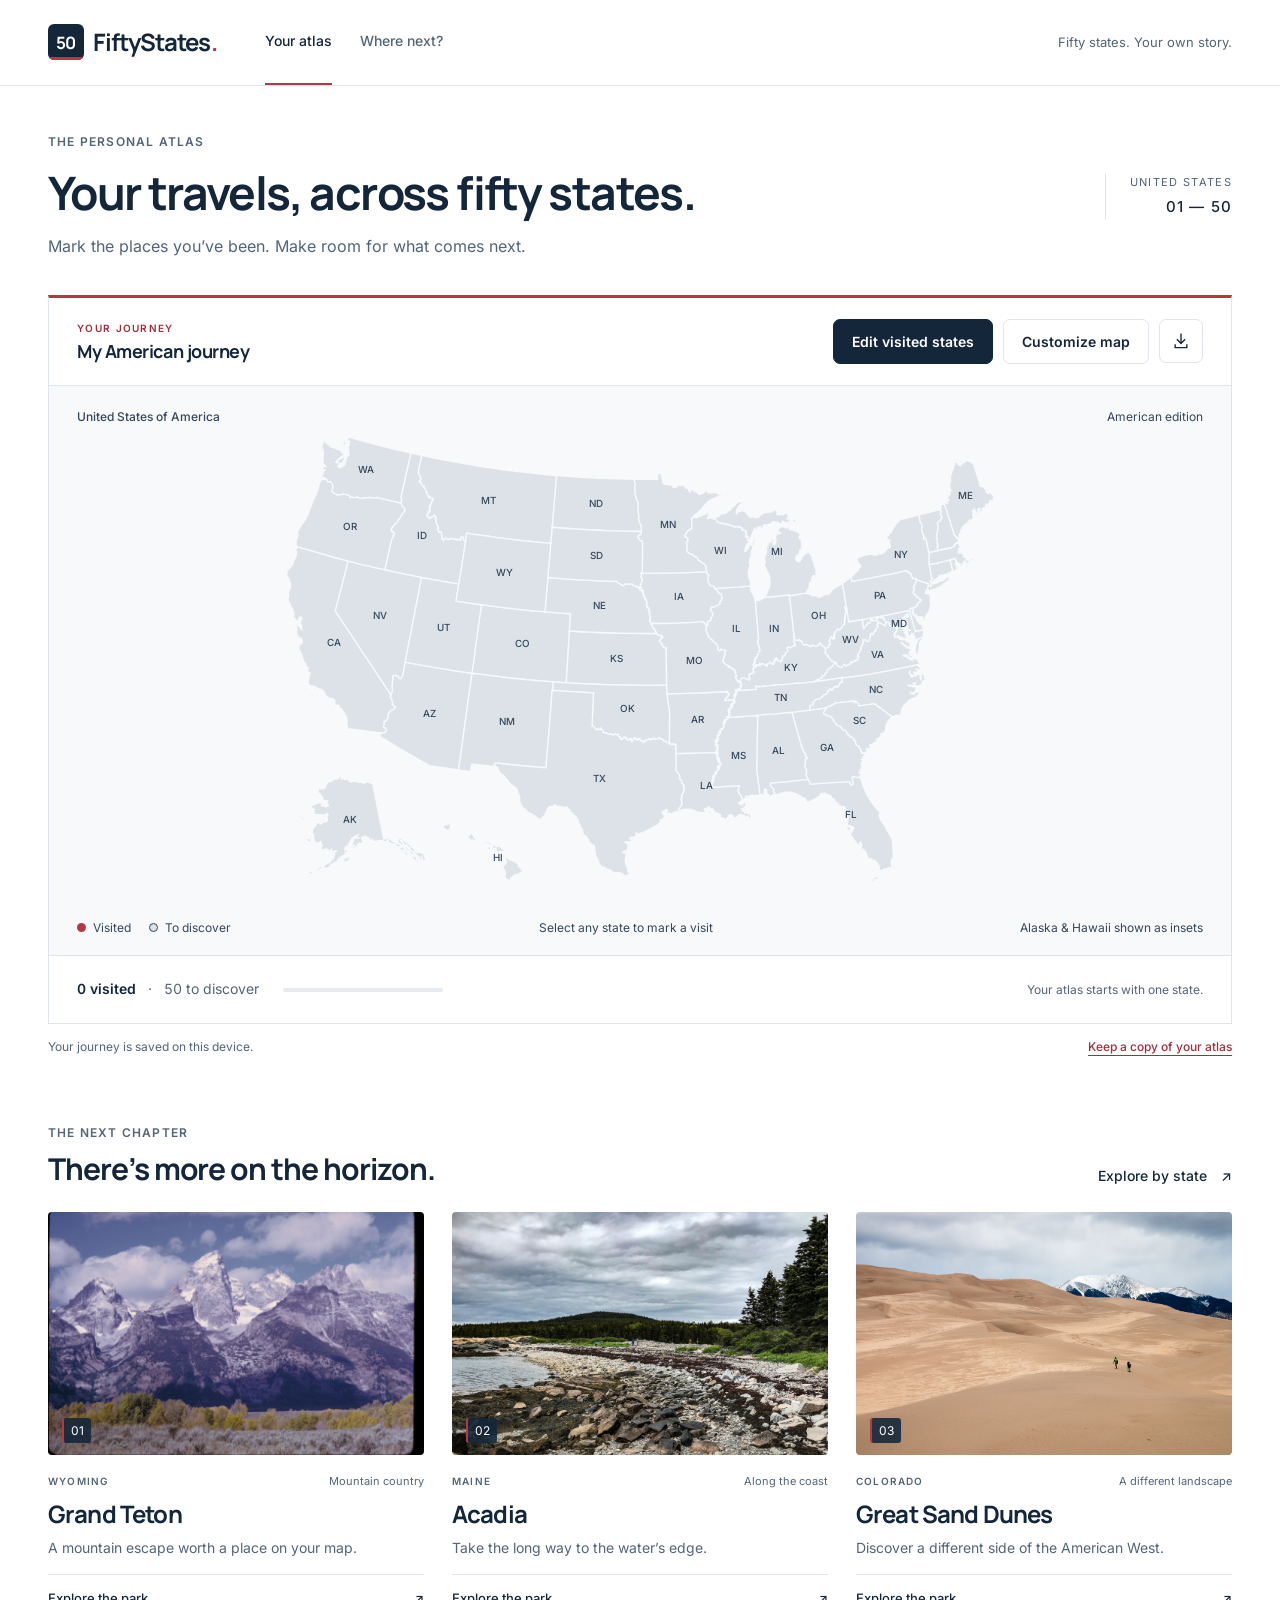
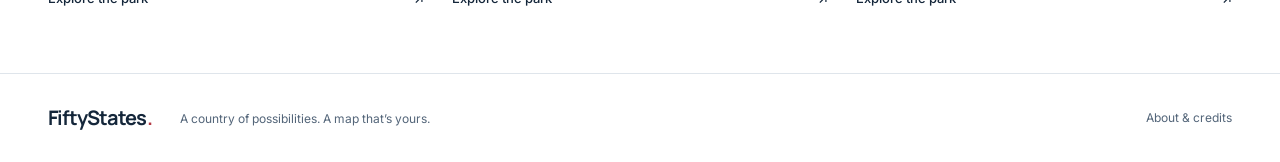
==== commit 5faf193c: "Introduce a restrained USA flag-inspired visual identity" ====
--- a/index.html
+++ b/index.html
@@ -1,11 +1,11 @@
 <!doctype html>
-<html lang="en"><head><meta charset="utf-8"><meta name="viewport" content="width=device-width, initial-scale=1"><title>FiftyStates — Your personal atlas</title><meta name="description" content="Your travels, across fifty states. Create a personal atlas, keep track of your visits, and discover where to go next."><link rel="icon" href="favicon.svg?v=3"><link rel="stylesheet" href="styles.css?v=3"><script defer src="vendor/d3.min.js"></script><script defer src="vendor/topojson.min.js"></script><script defer src="vendor/jspdf.min.js"></script><script defer src="app.js?v=3"></script></head>
+<html lang="en"><head><meta charset="utf-8"><meta name="viewport" content="width=device-width, initial-scale=1"><title>FiftyStates — Your personal atlas</title><meta name="description" content="Your travels, across fifty states. Create a personal atlas, keep track of your visits, and discover where to go next."><link rel="icon" href="favicon.svg?v=4"><link rel="stylesheet" href="styles.css?v=4"><script defer src="vendor/d3.min.js"></script><script defer src="vendor/topojson.min.js"></script><script defer src="vendor/jspdf.min.js"></script><script defer src="app.js?v=4"></script></head>
 <body><a class="skip" href="#main">Skip to content</a>
 <header><a class="brand" href="#map" aria-label="FiftyStates home"><span class="brand-icon">50</span>FiftyStates<span class="brand-dot">.</span></a><nav aria-label="Main navigation"><a href="#map" class="active">Your atlas</a><a href="#explore">Where next?</a></nav><span class="header-note">Fifty states. Your own story.</span></header>
 <main id="main"><section id="map-view" aria-labelledby="atlas-heading">
 <div class="intro"><div><p class="eyebrow">THE PERSONAL ATLAS</p><h1 id="atlas-heading">Your travels, across fifty states.</h1><p class="lede">Mark the places you’ve been. Make room for what comes next.</p></div><span class="edition" aria-hidden="true">UNITED STATES<br><b>01 — 50</b></span></div>
 <section class="atlas" aria-label="Your travel atlas"><div class="atlas-toolbar"><div class="atlas-title"><span class="small-label">YOUR JOURNEY</span><h2 id="map-owner">My American journey</h2></div><div class="atlas-actions"><button id="edit-states" class="primary" aria-haspopup="dialog">Edit visited states</button><button id="customize-map" aria-haspopup="dialog">Customize map</button><button id="open-download" class="icon-button" aria-label="Download map" aria-haspopup="dialog"><svg viewBox="0 0 24 24" aria-hidden="true"><path d="M12 3v12m-5-5 5 5 5-5M5 16v4h14v-4"/></svg></button></div></div>
-<div class="atlas-canvas"><div class="canvas-caption"><span>United States of America</span><span id="theme-name">Slate edition</span></div><div id="map-wrap"><svg id="map-svg" viewBox="0 0 975 650" role="group" aria-label="Interactive map of the 50 United States"><g id="state-paths"></g><g id="state-labels" aria-hidden="true"></g></svg></div><div class="canvas-bottom"><div class="legend"><span><i class="visited-key"></i>Visited</span><span><i class="unvisited-key"></i>To discover</span></div><span id="hover-state">Select any state to mark a visit</span><span class="inset-note">Alaska & Hawaii shown as insets</span></div></div>
+<div class="atlas-canvas"><div class="canvas-caption"><span>United States of America</span><span id="theme-name">American edition</span></div><div id="map-wrap"><svg id="map-svg" viewBox="0 0 975 650" role="group" aria-label="Interactive map of the 50 United States"><g id="state-paths"></g><g id="state-labels" aria-hidden="true"></g></svg></div><div class="canvas-bottom"><div class="legend"><span><i class="visited-key"></i>Visited</span><span><i class="unvisited-key"></i>To discover</span></div><span id="hover-state">Select any state to mark a visit</span><span class="inset-note">Alaska & Hawaii shown as insets</span></div></div>
 <div class="journey-strip"><div class="journey-count"><strong><span id="total">0</span> visited</strong><span class="strip-dot">·</span><span><b id="remaining">50</b> to discover</span></div><div class="progress" role="progressbar" aria-label="States visited" aria-valuemin="0" aria-valuemax="50" aria-valuenow="0"><div id="progress-fill"></div></div><span id="percentage">Your atlas starts with one state.</span></div></section>
 <div class="atlas-footnote"><span>Your journey is saved on this device.</span><button id="open-download-secondary">Keep a copy of your atlas</button></div>
 <section class="destinations" aria-labelledby="destinations-heading"><div class="section-heading"><div><p class="eyebrow">THE NEXT CHAPTER</p><h2 id="destinations-heading">There’s more on the horizon.</h2></div><a href="#explore">Explore by state <span aria-hidden="true">↗</span></a></div><div class="destination-grid">
--- a/styles.css
+++ b/styles.css
@@ -1,5 +1,5 @@
 @import url('assets/fonts/fonts.css');
-:root{--paper:#fafbfc;--ink:#14263a;--accent:#284b63;--line:#dfe5eb;--muted:#536579;--map-bg:#f0f4f7;--selected:#415a77;--unvisited:#d4dfe9;--label:#29425a;--selected-label:#fff}
+:root{--paper:#ffffff;--ink:#14263a;--accent:#b33a45;--line:#dfe5eb;--muted:#536579;--map-bg:#f7f9fb;--selected:#b33a45;--unvisited:#dce2e8;--label:#34475b;--selected-label:#fff}
 *{box-sizing:border-box}body{margin:0;background:var(--paper);color:var(--ink);font-family:'Inter',system-ui,-apple-system,sans-serif;font-size:16px;line-height:1.6;-webkit-font-smoothing:antialiased}body.modal-open{overflow:hidden}[hidden]{display:none!important}a{color:inherit}button,input,select{font:inherit}button,a,input,select{touch-action:manipulation}button{cursor:pointer}button:disabled{opacity:.5;cursor:wait}button{border:1px solid var(--line);background:white;color:var(--ink);padding:11px 18px;border-radius:7px;font-size:14px;line-height:1.5;font-weight:600;transition:background .15s,box-shadow .15s}button:hover{background:#edf2f6}button.primary,.button-link.primary{background:var(--ink);color:white;border-color:var(--ink)}button.primary:hover,.button-link.primary:hover{background:#284b63}a,button,input,select{outline-offset:4px}:focus-visible{outline:3px solid #1985a1}h1,h2,h3,.brand{font-family:'Manrope','Inter',sans-serif}h1,h2,h3{line-height:1.2;letter-spacing:-.035em}h1{font-size:clamp(32px,3.6vw,48px);font-weight:700;margin:0 0 13px}h2{font-size:30px;margin:0;font-weight:700}h3{font-size:24px;margin:0}.skip{position:absolute;top:-100px;z-index:50}.skip:focus{top:10px;background:white;padding:12px}.eyebrow,.small-label{font-size:12px;letter-spacing:.1em;font-weight:600;color:var(--muted);margin:0 0 14px}.lede{margin:0;font-size:16px;line-height:1.7;color:var(--muted)}header,main,footer{max-width:1400px;margin:auto}header{height:86px;padding:0 48px;display:flex;align-items:center;gap:48px;border-bottom:1px solid var(--line)}.brand{display:flex;align-items:center;gap:9px;font-size:24px;font-weight:700;letter-spacing:-1px;text-decoration:none;white-space:nowrap}.brand-icon{display:grid;place-items:center;width:36px;height:36px;font-size:17px;border-radius:6px;background:var(--ink);color:#fff;letter-spacing:-.7px}.brand-dot{margin-left:-8px;color:#55758f}nav{display:flex;gap:28px;height:100%;align-items:center}nav a{height:100%;display:flex;align-items:center;border-bottom:2px solid transparent;text-decoration:none;font-size:14px;font-weight:500;color:var(--muted)}nav a.active{border-bottom-color:var(--ink);color:var(--ink)}.header-note{margin-left:auto;font-size:13px;color:var(--muted)}main{padding:36px 48px 64px}.intro{display:flex;align-items:center;justify-content:space-between;gap:24px;margin:10px 0 34px}.edition{font-size:11px;letter-spacing:.12em;line-height:1.8;text-align:right;color:var(--muted);white-space:nowrap;padding-left:24px;border-left:1px solid var(--line)}.edition b{font-size:15px;color:var(--ink);font-weight:500;letter-spacing:.08em}.atlas{background:white;border:1px solid var(--line)}.atlas-toolbar{display:flex;align-items:center;justify-content:space-between;padding:21px 28px;gap:20px}.atlas-title .small-label{font-size:10px;display:block;margin-bottom:5px;letter-spacing:.13em}.atlas-title h2{font-size:18px;letter-spacing:-.025em;overflow-wrap:anywhere}.atlas-actions{display:flex;gap:10px;align-items:center}.icon-button{padding:11px;width:44px;height:44px}.icon-button svg,.search svg{width:20px;height:20px;fill:none;stroke:currentColor;stroke-width:1.6;display:block}.atlas-canvas{background:var(--map-bg);position:relative;padding:21px 28px 18px;border-top:1px solid var(--line);border-bottom:1px solid var(--line)}.canvas-caption{display:flex;justify-content:space-between;gap:12px;font-size:12px;color:var(--label)}.canvas-caption>span:first-child{font-weight:500}#map-wrap{max-width:930px;margin:0 auto}#map-svg{display:block;width:100%;height:auto;max-height:490px}.state-path{fill:var(--unvisited);stroke:var(--map-bg);stroke-width:1.8;cursor:pointer;transition:fill .18s}.state-path.visited{fill:var(--selected)}.state-path:hover{filter:brightness(.93);stroke:#bd8656;stroke-width:3}.state-path:focus-visible{outline:none;stroke:#007ea7;stroke-width:4}.state-label{fill:var(--label);font:500 13px 'Inter',sans-serif;pointer-events:none}.state-label.visited{fill:var(--selected-label)}.canvas-bottom{display:flex;justify-content:space-between;align-items:center;gap:16px;font-size:12px;color:var(--label);margin-top:2px}.legend{display:flex;gap:18px;align-items:center;font-size:12px}.legend span{display:flex;gap:7px;align-items:center}.legend i{width:9px;height:9px;display:block}.visited-key{background:var(--selected);border-radius:50%}.unvisited-key{background:var(--unvisited);border:1px solid var(--label);border-radius:50%}.journey-strip{padding:20px 28px;display:flex;align-items:center;gap:24px;min-height:67px}.journey-count{display:flex;gap:12px;font-size:14px;white-space:nowrap;font-variant-numeric:tabular-nums}.journey-count strong{font-weight:600}.journey-count b{font-weight:400}.journey-count>span:last-child,.strip-dot{color:var(--muted)}.progress{height:4px;width:160px;background:#e5ebf0;border-radius:5px;overflow:hidden;flex-shrink:0}.progress>div{height:100%;background:var(--accent);transition:width .2s}#percentage{font-size:12px;color:var(--muted);margin-left:auto;text-align:right}.atlas-footnote{display:flex;justify-content:space-between;font-size:12px;color:var(--muted);padding:13px 0}.atlas-footnote button{padding:0;border:0;background:none;font-size:12px;font-weight:500;color:var(--accent);text-decoration:underline;text-underline-offset:4px}.destinations{margin-top:54px}.section-heading{display:flex;align-items:end;justify-content:space-between;gap:20px;margin-bottom:25px}.section-heading .eyebrow{margin-bottom:9px}.section-heading h2{font-size:30px}.section-heading>a{font-size:14px;text-decoration:none;font-weight:500}.section-heading>a span{margin-left:10px}.destination-grid{display:grid;grid-template-columns:repeat(3,minmax(0,1fr));gap:28px}.destination-card{text-decoration:none;display:block}.destination-photo{position:relative;overflow:hidden;background:#dce4eb;aspect-ratio:1.55;border-radius:4px}.destination-photo img{width:100%;height:100%;object-fit:cover;transition:transform .4s}.destination-card:hover img{transform:scale(1.035)}.destination-photo>span{position:absolute;bottom:12px;left:14px;color:white;font-size:12px;background:#14263a90;padding:3px 7px;border-radius:3px}.destination-meta{display:flex;justify-content:space-between;gap:10px;font-size:11px;color:var(--muted);margin:18px 0 9px}.destination-meta>span:first-child{font-size:10px;letter-spacing:.12em;font-weight:600}.destination-card h3{font-size:24px;margin-bottom:8px}.destination-card p{font-size:14px;line-height:1.65;color:var(--muted);margin:0 0 15px}.guide-link{display:flex;justify-content:space-between;font-size:13px;font-weight:500;border-top:1px solid var(--line);padding-top:13px}.explore-layout{display:grid;grid-template-columns:300px minmax(0,1fr);gap:32px}.explore-controls{border-top:2px solid var(--ink);padding:25px 0}.explore-controls>label{font-weight:600;font-size:14px;display:block;margin-bottom:10px}select,input[type=search],#traveler{font-size:16px;border:1px solid var(--line);border-radius:6px;padding:12px;min-height:46px;background:#fff;color:var(--ink)}select{width:100%}#explore-info{margin-top:32px}#explore-info h2{font-size:28px}#explore-info p{font-size:14px;color:var(--muted)}.explore-feature{background:white;border:1px solid var(--line)}.explore-feature>img{display:block;width:100%;height:300px;object-fit:cover}.explore-feature>div{padding:32px}.explore-feature p:not(.eyebrow){color:var(--muted);font-size:15px;max-width:600px}.button-link{display:inline-block;text-decoration:none;font-size:14px;font-weight:600;padding:12px 18px;border-radius:6px;margin-top:8px}footer{padding:28px 48px;border-top:1px solid var(--line);display:flex;align-items:center;gap:28px}footer .brand{font-size:20px}footer p{font-size:12px;color:var(--muted);margin:0}footer button{border:0;background:none;margin-left:auto;padding:0;font-size:12px;font-weight:400;color:var(--muted)}
 dialog{width:min(540px,calc(100% - 32px));max-height:calc(100dvh - 40px);border:1px solid var(--line);border-radius:12px;padding:30px;color:var(--ink);background:#fff;overflow:auto;box-shadow:0 20px 80px #14263a26}dialog::backdrop{background:#0d1b2a65;backdrop-filter:blur(3px)}.dialog-header{display:flex;justify-content:space-between;align-items:start;gap:16px;margin-bottom:16px}.dialog-header h2{font-size:26px}.dialog-header .eyebrow{font-size:10px;margin-bottom:7px}.close-dialog,#close-credits{display:grid;place-items:center;width:36px;height:36px;border:0;background:#f0f3f6;flex-shrink:0;font-size:24px;font-weight:400;padding:0;border-radius:50%}.dialog-description{font-size:14px;color:var(--muted);margin:0 0 20px;line-height:1.7}.drawer{width:min(440px,100%);height:100dvh;max-height:100dvh;margin:0 0 0 auto;border-radius:0;padding:28px;overflow:hidden}.drawer[open]{display:flex;flex-direction:column}.picker-count{display:flex;justify-content:space-between;font-size:14px;padding-bottom:16px}.picker-count strong{font-weight:600;font-variant-numeric:tabular-nums}.search{display:flex;align-items:center;border:1px solid var(--line);border-radius:7px;gap:10px;padding-left:12px;background:#fff}.search input{border:0;min-width:0;width:100%;outline:none;padding-left:0;font-size:15px}.search:focus-within{outline:2px solid #1985a1;outline-offset:2px}.picker-actions{display:flex;justify-content:space-between;padding:8px 0}.picker-actions button{background:none;border:0;padding:8px 0;font-size:13px;color:var(--accent)}#state-list{flex:1;min-height:0;overflow-y:auto;scrollbar-width:thin;padding-right:5px}.state-group h3{font-family:'Inter',sans-serif;font-size:12px;letter-spacing:.08em;color:var(--muted);text-transform:uppercase;margin:19px 0 7px}.state-option{display:flex;align-items:center;gap:12px;min-height:43px;padding:7px 10px;font-size:15px;border-radius:6px;cursor:pointer}.state-option:hover{background:#f2f5f8}.state-option input,.labels-control input{accent-color:var(--accent);width:17px;height:17px}.drawer-bottom{border-top:1px solid var(--line);padding-top:15px;margin-top:15px}.drawer-bottom button{width:100%}.local-note{font-size:12px;color:var(--muted);margin:0 0 12px}fieldset{padding:0;border:0;margin:28px 0}legend,.name-label{font-size:14px;font-weight:600;display:block;margin-bottom:12px}.themes{display:flex;flex-wrap:wrap;gap:10px}.theme{position:relative;width:46px;height:46px;border:4px solid white;border-radius:50%;box-shadow:0 0 0 1px var(--line);padding:0}.theme[aria-checked=true]{box-shadow:0 0 0 2px var(--ink)}.theme[aria-checked=true]:after{content:'✓';color:white;position:absolute;inset:0;display:grid;place-items:center;font-size:19px}.name-label span{color:var(--muted);font-weight:400}#traveler{width:100%}.labels-control{display:flex;align-items:center;gap:10px;font-size:14px;margin-top:20px}.download{border-top:1px solid var(--line);margin-top:28px;padding-top:24px}.download h3{font-size:18px}.download p{font-size:14px;color:var(--muted);margin:8px 0 16px}.download-buttons{display:flex;gap:10px}.download-buttons button{flex:1}.download #export-status{min-height:22px;font-size:13px;margin:12px 0 0}.download #export-status:empty{display:none}#status{position:fixed;bottom:24px;left:50%;transform:translateX(-50%);max-width:90%;background:var(--ink);color:white;padding:12px 20px;border-radius:8px;z-index:20;font-size:14px;pointer-events:none}#status:empty{display:none}#credits p{font-size:14px;line-height:1.7;color:var(--muted)}#credits h2{font-size:24px}#close-credits{float:right;margin-left:12px}
 @media(max-width:1050px){header{padding:0 30px;gap:32px}main{padding:32px 30px 48px}.header-note{display:none}.inset-note{display:none}.journey-strip{flex-wrap:wrap;gap:12px 24px}#percentage{font-size:12px}.destination-grid{gap:20px}footer{padding:25px 30px}}
@@ -15,3 +15,12 @@
 
 .explore-feature figure{margin:0;position:relative}.explore-feature figure img{display:block;width:100%;height:300px;object-fit:cover}.explore-feature figcaption{position:absolute;bottom:14px;left:18px;padding:5px 9px;background:#14263ad9;color:white;font-size:12px;border-radius:3px}@media(max-width:700px){.explore-feature figure img{height:230px}}
 @media(max-width:380px){.atlas-actions #edit-states{flex-basis:100%}.atlas-actions #customize-map{flex:1}.atlas-actions .icon-button{height:44px}}
+
+/* American atlas: navy and white, with a restrained flag-red accent. */
+.brand-icon{position:relative;overflow:hidden}.brand-icon:after{content:'';position:absolute;bottom:0;left:0;right:0;height:3px;background:#b33a45}
+.brand-dot{color:#b33a45}nav a.active{border-bottom-color:#b33a45}
+.atlas{border-top:3px solid #b33a45}.atlas-title .small-label{color:#9e303b}
+.destination-photo>span{background:#14263ae0;border-left:2px solid #b33a45}
+.section-heading>a:hover,.guide-link:hover{color:#9e303b}
+.picker-actions button,.atlas-footnote button{color:#9e303b}
+button.primary:hover,.button-link.primary:hover{background:#243e58}
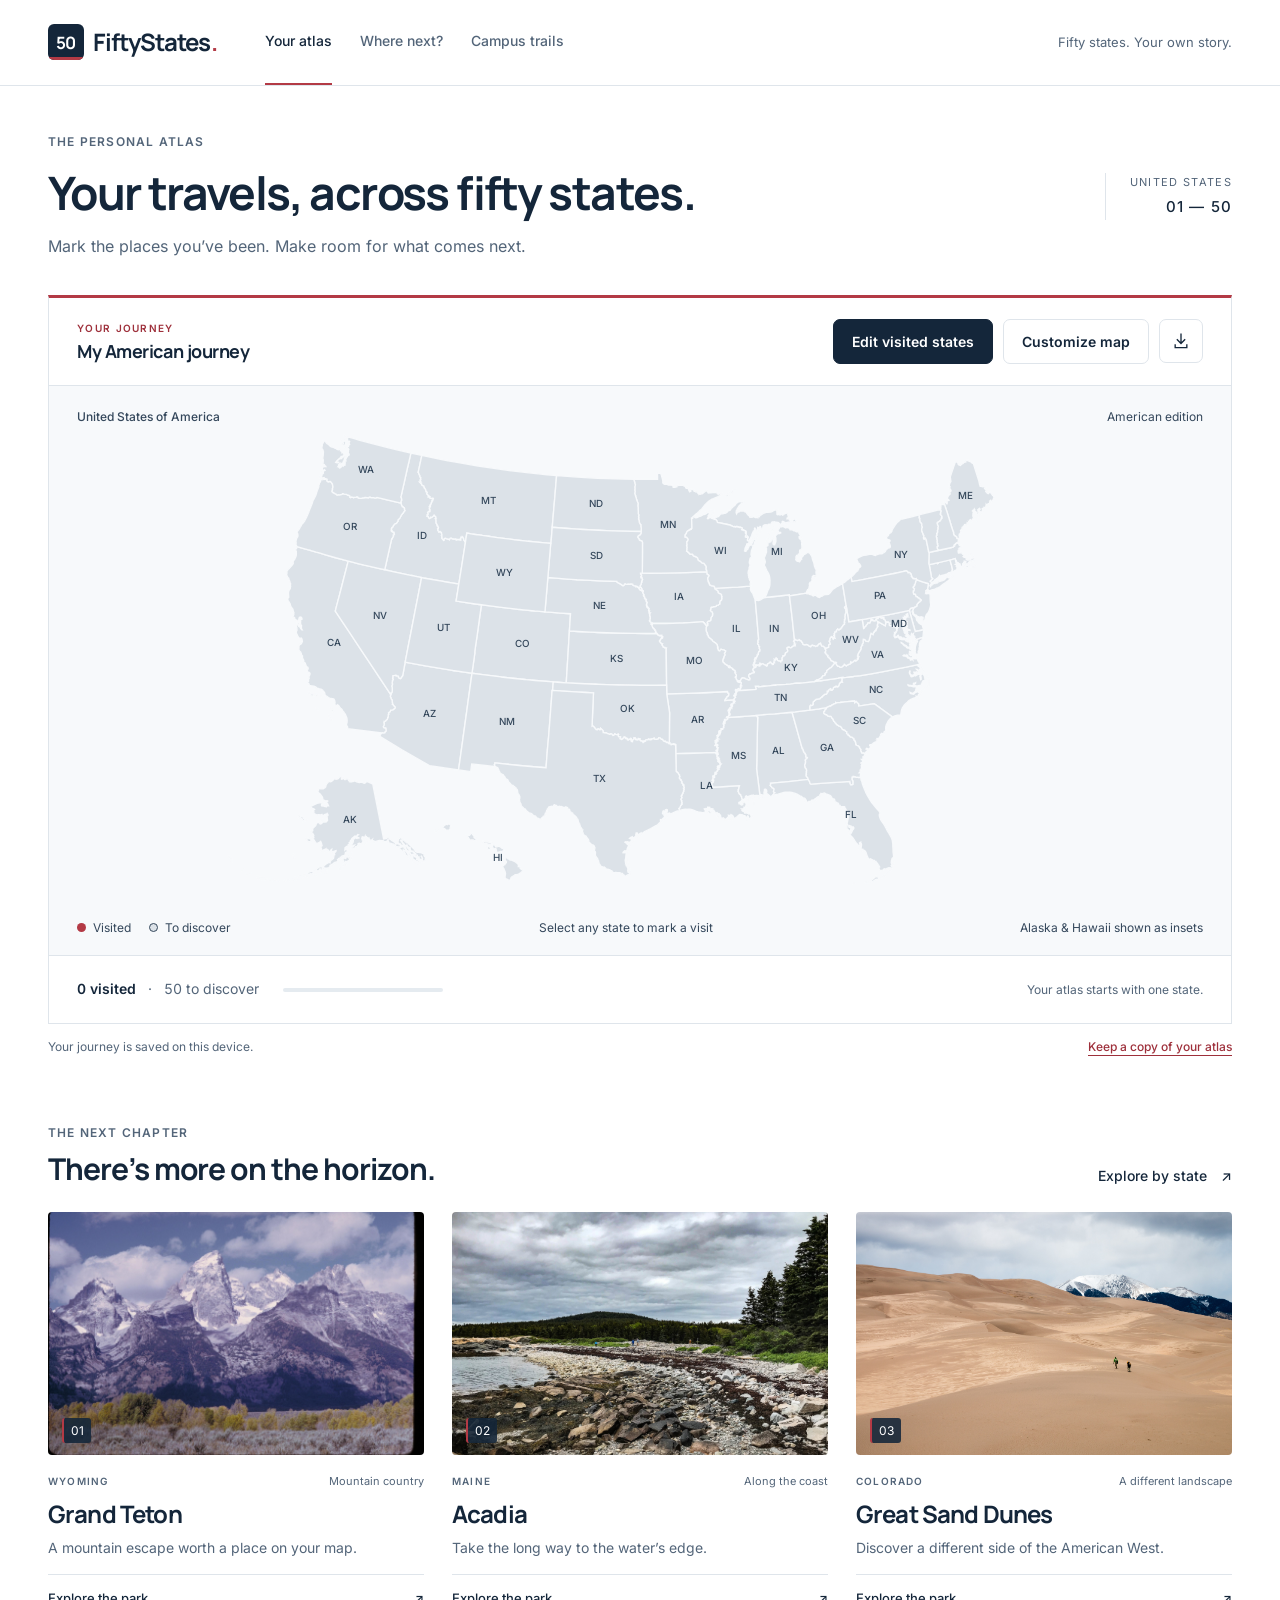
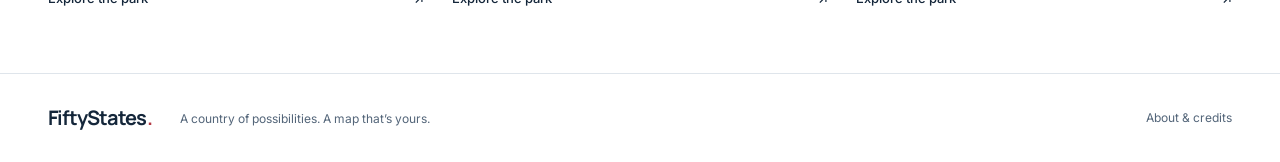
==== commit 57314b83: "Add Campus trails guide to FiftyStates navigation" ====
--- a/index.html
+++ b/index.html
@@ -1,7 +1,7 @@
 <!doctype html>
-<html lang="en"><head><meta charset="utf-8"><meta name="viewport" content="width=device-width, initial-scale=1"><title>FiftyStates — Your personal atlas</title><meta name="description" content="Your travels, across fifty states. Create a personal atlas, keep track of your visits, and discover where to go next."><link rel="icon" href="favicon.svg?v=4"><link rel="stylesheet" href="styles.css?v=4"><script defer src="vendor/d3.min.js"></script><script defer src="vendor/topojson.min.js"></script><script defer src="vendor/jspdf.min.js"></script><script defer src="app.js?v=4"></script></head>
+<html lang="en"><head><meta charset="utf-8"><meta name="viewport" content="width=device-width, initial-scale=1"><title>FiftyStates — Your personal atlas</title><meta name="description" content="Your travels, across fifty states. Create a personal atlas, keep track of your visits, and discover where to go next."><link rel="icon" href="favicon.svg?v=4"><link rel="stylesheet" href="styles.css?v=5"><script defer src="vendor/d3.min.js"></script><script defer src="vendor/topojson.min.js"></script><script defer src="vendor/jspdf.min.js"></script><script defer src="app.js?v=4"></script></head>
 <body><a class="skip" href="#main">Skip to content</a>
-<header><a class="brand" href="#map" aria-label="FiftyStates home"><span class="brand-icon">50</span>FiftyStates<span class="brand-dot">.</span></a><nav aria-label="Main navigation"><a href="#map" class="active">Your atlas</a><a href="#explore">Where next?</a></nav><span class="header-note">Fifty states. Your own story.</span></header>
+<header><a class="brand" href="#map" aria-label="FiftyStates home"><span class="brand-icon">50</span>FiftyStates<span class="brand-dot">.</span></a><nav aria-label="Main navigation"><a href="#map" class="active">Your atlas</a><a href="#explore">Where next?</a><a href="campuses/">Campus trails</a></nav><span class="header-note">Fifty states. Your own story.</span></header>
 <main id="main"><section id="map-view" aria-labelledby="atlas-heading">
 <div class="intro"><div><p class="eyebrow">THE PERSONAL ATLAS</p><h1 id="atlas-heading">Your travels, across fifty states.</h1><p class="lede">Mark the places you’ve been. Make room for what comes next.</p></div><span class="edition" aria-hidden="true">UNITED STATES<br><b>01 — 50</b></span></div>
 <section class="atlas" aria-label="Your travel atlas"><div class="atlas-toolbar"><div class="atlas-title"><span class="small-label">YOUR JOURNEY</span><h2 id="map-owner">My American journey</h2></div><div class="atlas-actions"><button id="edit-states" class="primary" aria-haspopup="dialog">Edit visited states</button><button id="customize-map" aria-haspopup="dialog">Customize map</button><button id="open-download" class="icon-button" aria-label="Download map" aria-haspopup="dialog"><svg viewBox="0 0 24 24" aria-hidden="true"><path d="M12 3v12m-5-5 5 5 5-5M5 16v4h14v-4"/></svg></button></div></div>
--- a/styles.css
+++ b/styles.css
@@ -24,3 +24,6 @@
 .section-heading>a:hover,.guide-link:hover{color:#9e303b}
 .picker-actions button,.atlas-footnote button{color:#9e303b}
 button.primary:hover,.button-link.primary:hover{background:#243e58}
+
+/* Keep all three navigation destinations comfortable on phones. */
+@media(max-width:700px){header{height:auto;min-height:74px;flex-wrap:wrap;padding-top:15px;gap:0}.brand{margin-bottom:8px}nav{height:45px;width:100%;gap:24px}nav a{height:45px}}
